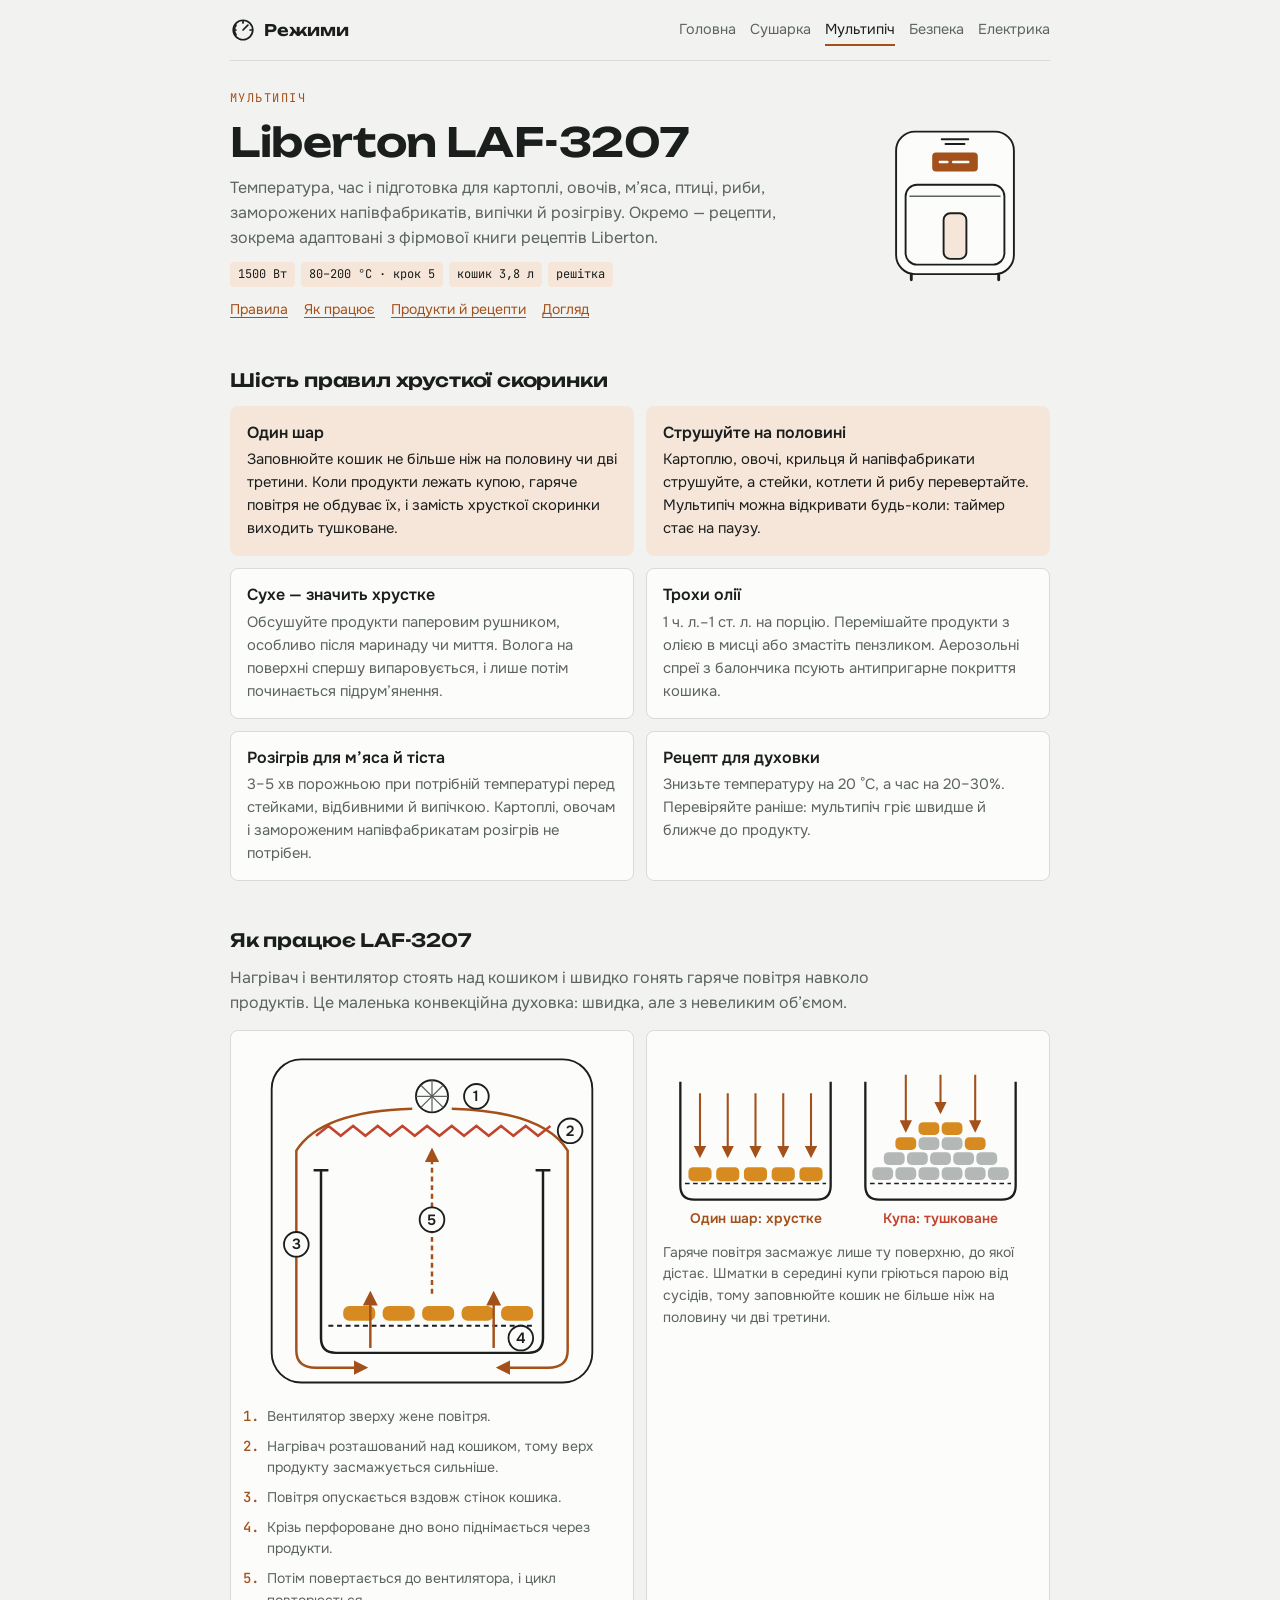
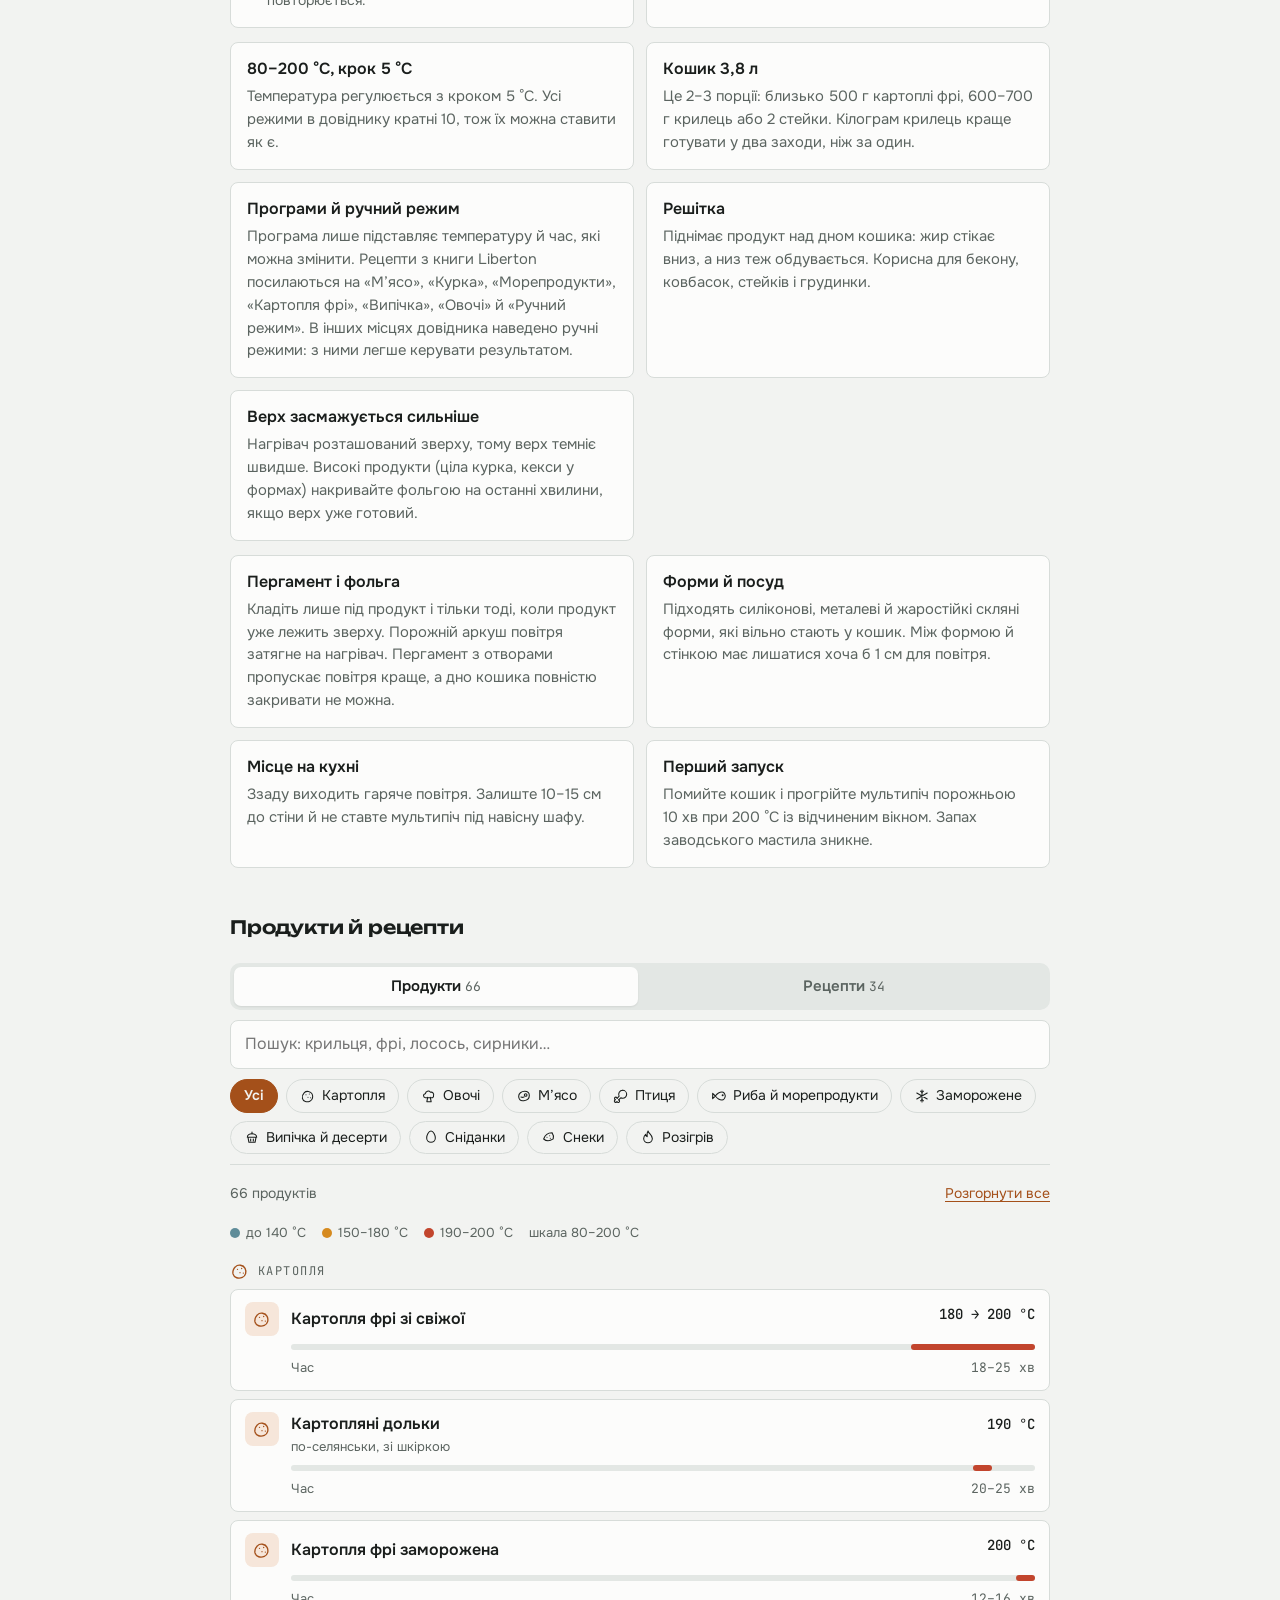
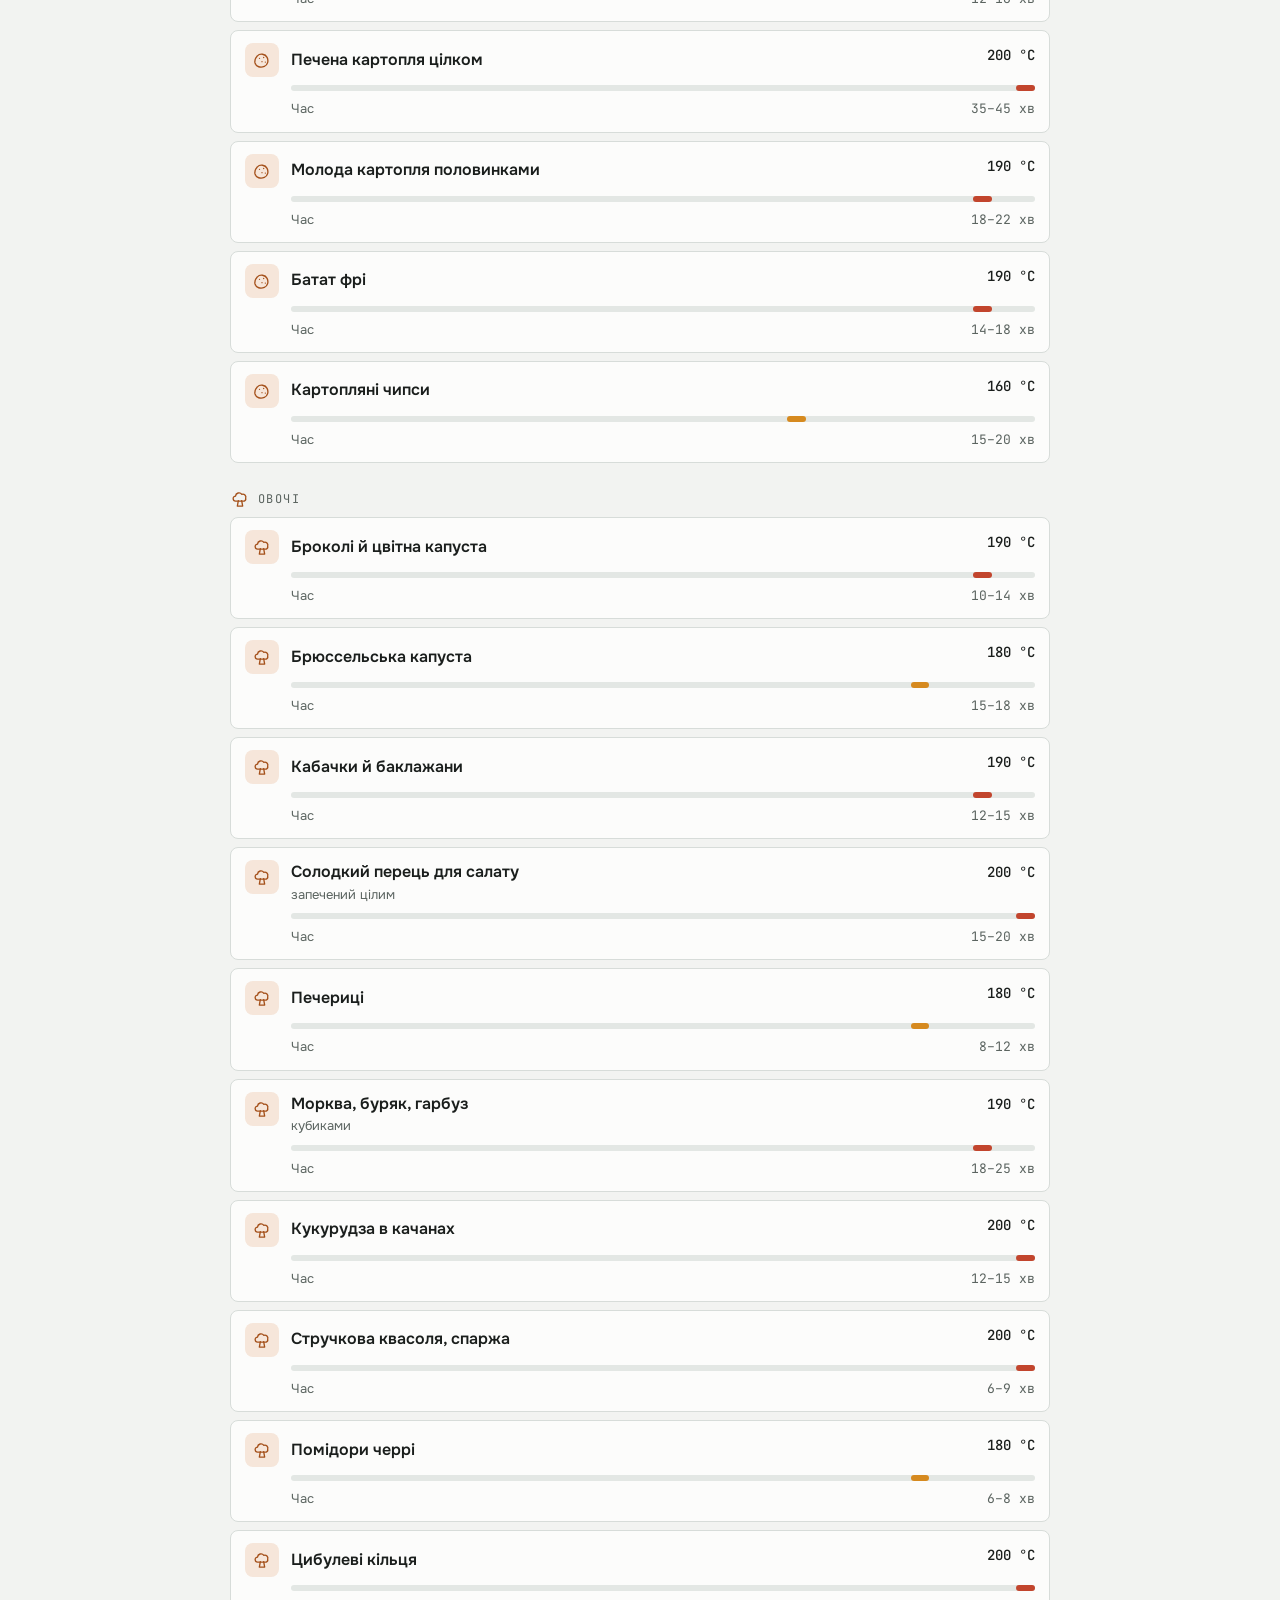
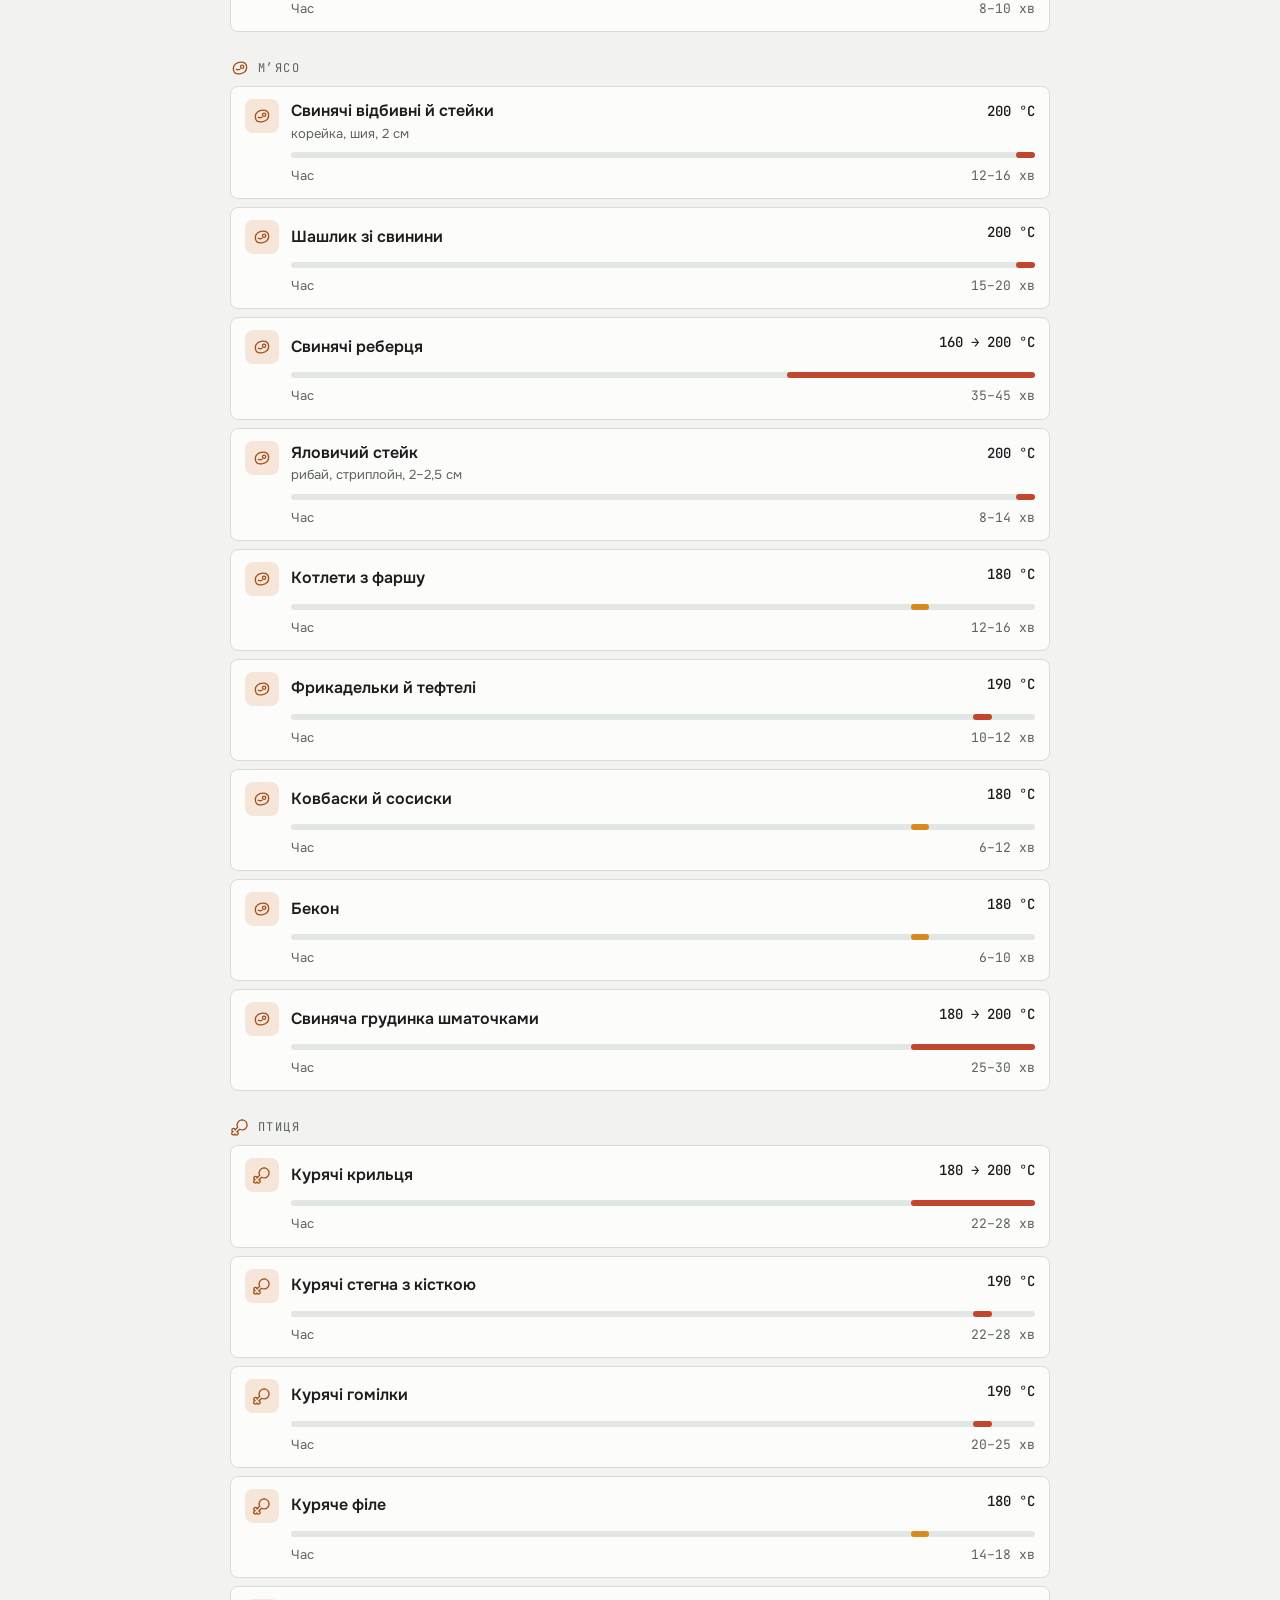
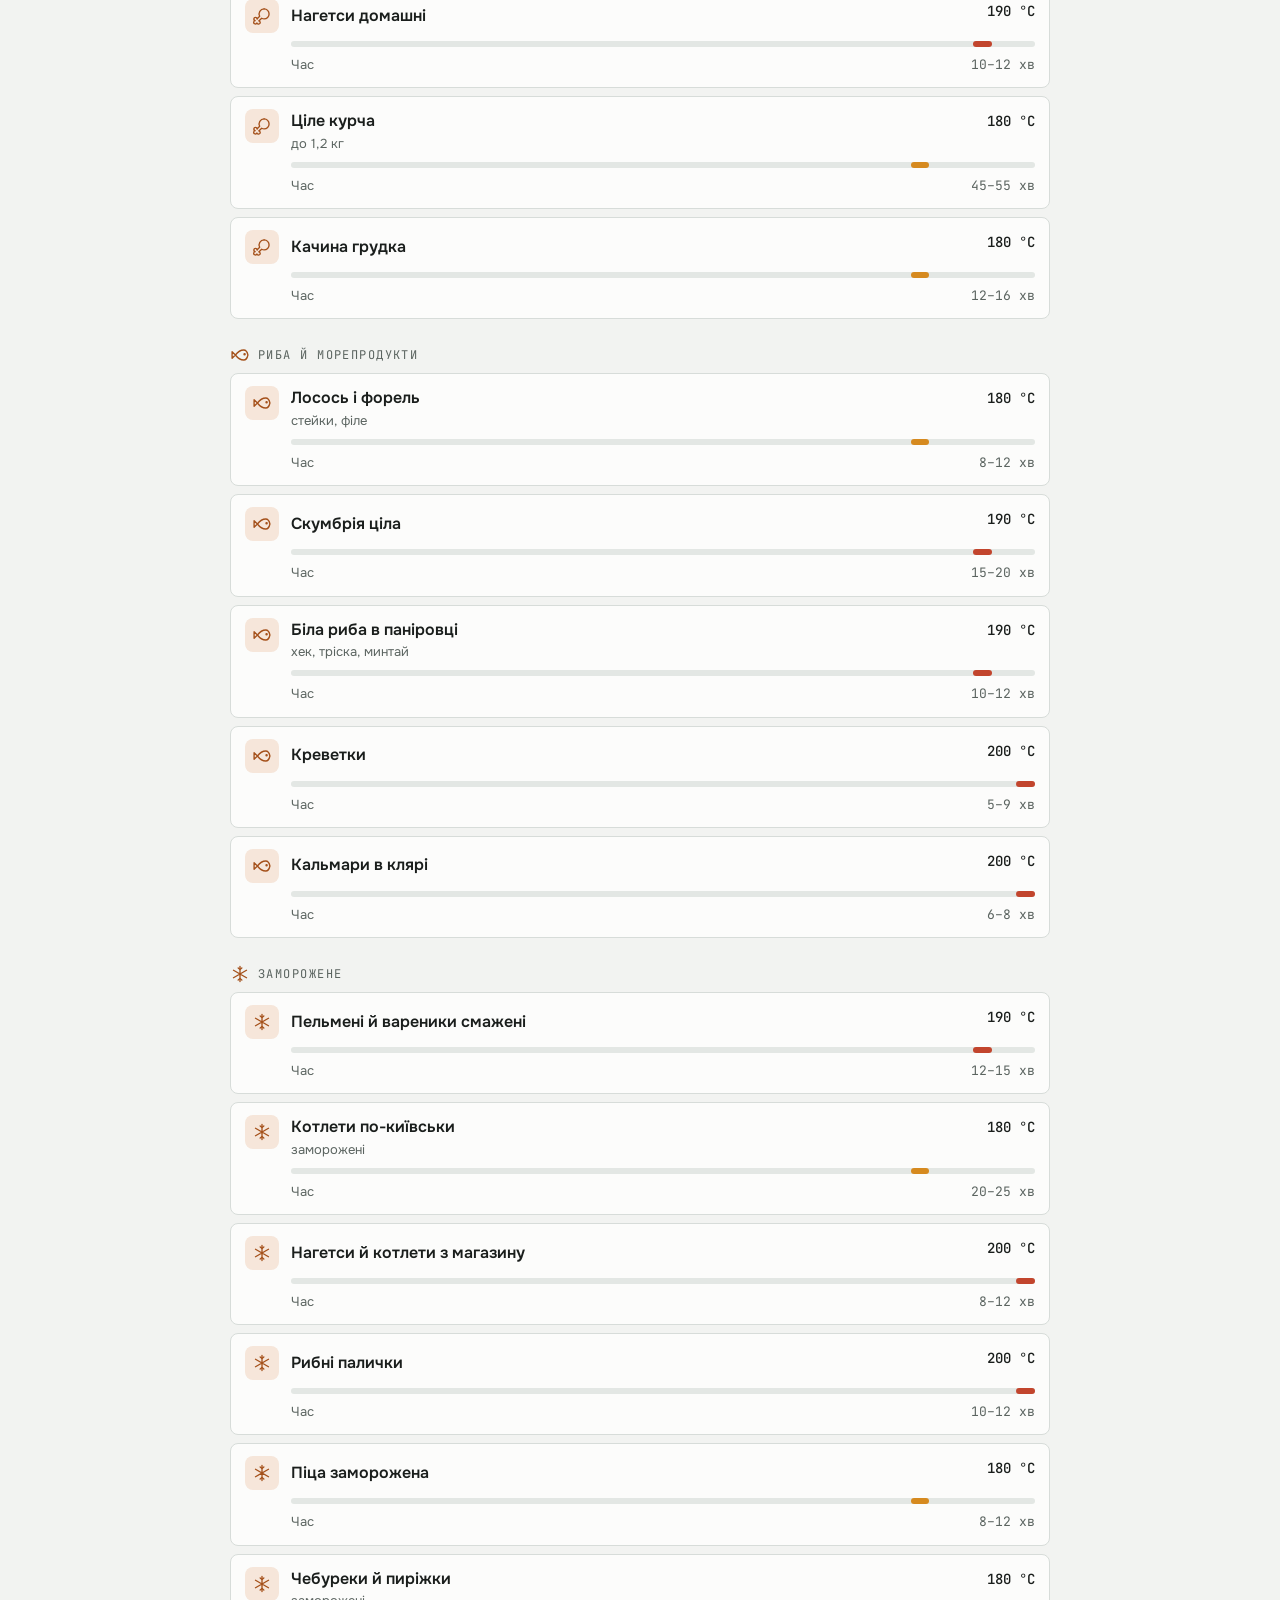
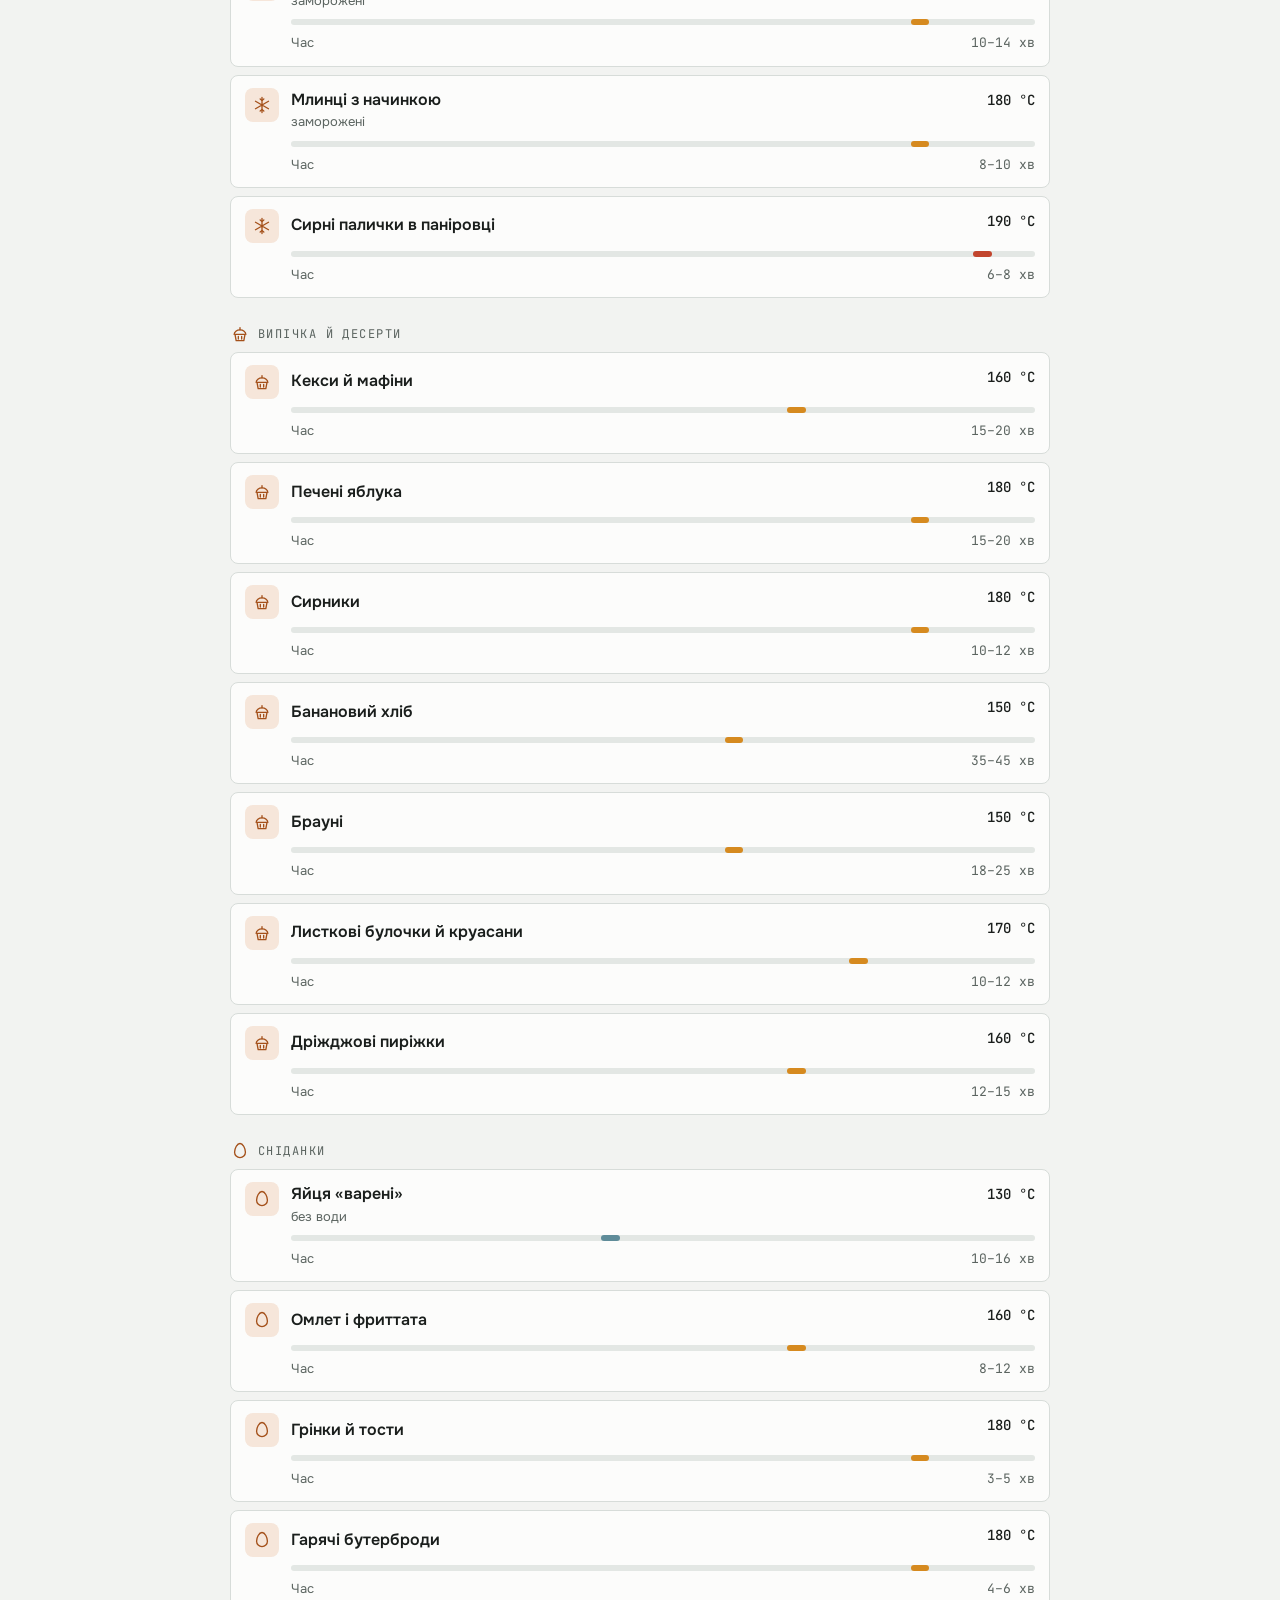
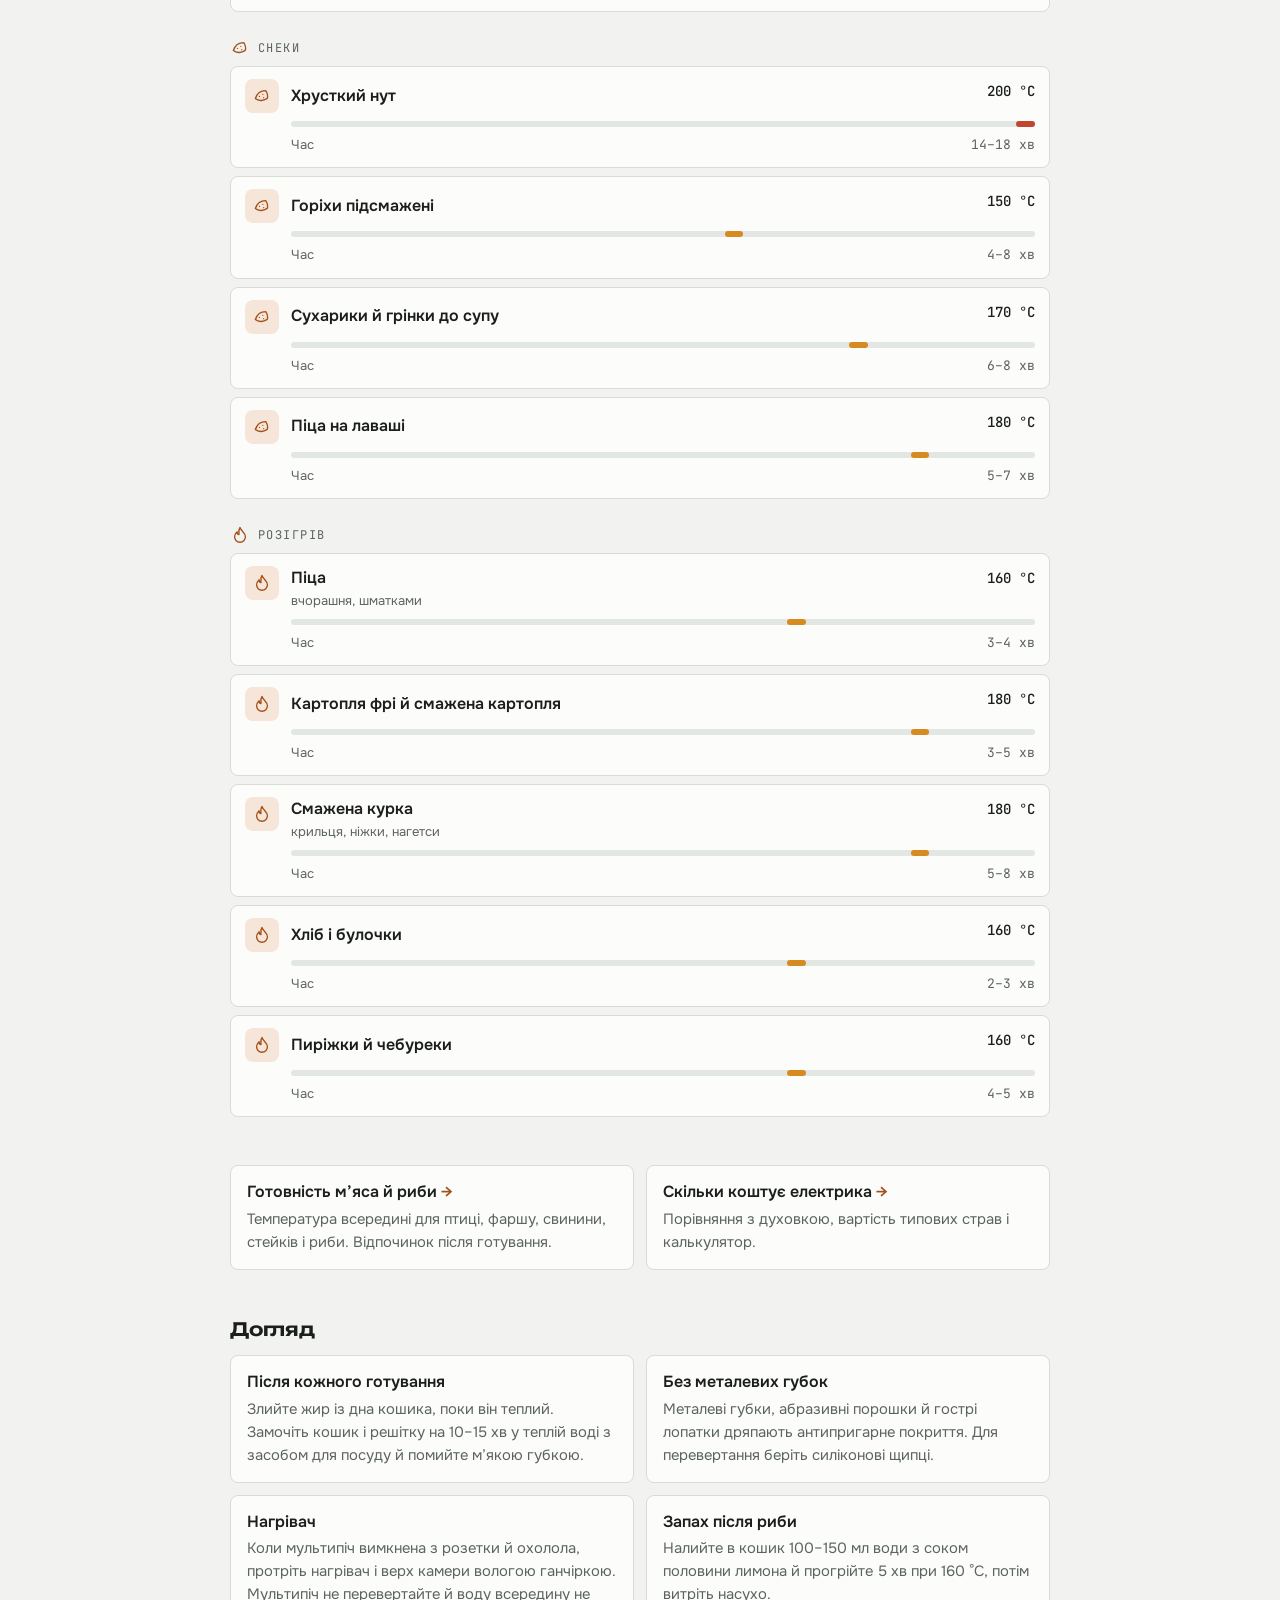
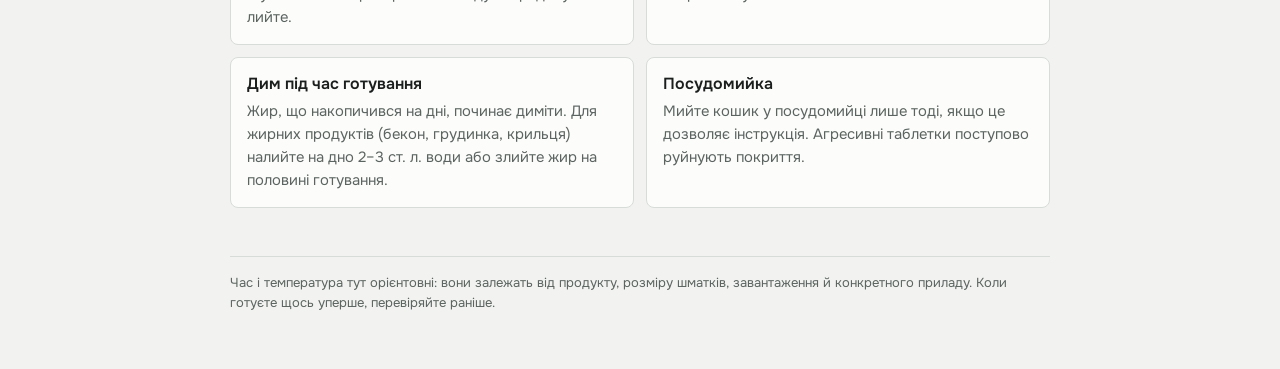
==== airfryer.html @ e97ce5f2 "Мікросайт: сушарка, мультипіч, безпека, електрика Co-Authored-By: Claude Opus 5.5 <noreply@anthropic" ====
<!doctype html>
<html lang="uk">
<head>
<meta charset="utf-8">
<meta name="viewport" content="width=device-width, initial-scale=1, viewport-fit=cover">
<title>Мультипіч Liberton LAF-3207 · Режими</title>
<meta name="description" content="Режими, підготовка й рецепти для мультипечі Liberton LAF-3207.">
<link rel="icon" href="data:image/svg+xml,%3Csvg xmlns='http://www.w3.org/2000/svg' viewBox='0 0 24 24' fill='none' stroke='%2333605a' stroke-width='2' stroke-linecap='round'%3E%3Ccircle cx='12' cy='12' r='9'/%3E%3Cpath d='M12 12l4.5-4.5'/%3E%3C/svg%3E">
<link rel="preconnect" href="https://fonts.googleapis.com"><link rel="preconnect" href="https://fonts.gstatic.com" crossorigin><link href="https://fonts.googleapis.com/css2?family=Onest:wght@400;500;600&family=Unbounded:wght@500;600&family=JetBrains+Mono:wght@400;500&display=swap" rel="stylesheet">
<link rel="stylesheet" href="assets/style.css">
<style>html{padding-top:env(safe-area-inset-top,0px);padding-bottom:env(safe-area-inset-bottom,0px)}</style>
</head>
<body data-device="air" data-dataset="airfryer">
<script src="assets/icons.js"></script>
<nav class="site-nav" aria-label="Сайт"><a class="brand" href="index.html"><svg class="ico" aria-hidden="true"><use href="#i-logo"/></svg>Режими</a><div class="nav-links"><a href="index.html">Головна</a><a href="dehydrator.html">Сушарка</a><a href="airfryer.html" aria-current="page">Мультипіч</a><a href="safety.html">Безпека</a><a href="power.html">Електрика</a></div></nav>
<main class="wrap">
  <header class="hero">
    <div class="hero-text">
      <span class="eyebrow">Мультипіч</span>
      <h1>Liberton LAF-3207</h1>
      <p class="lead">Температура, час і підготовка для картоплі, овочів, м’яса, птиці, риби, заморожених напівфабрикатів, випічки й розігріву. Окремо — рецепти, зокрема адаптовані з фірмової книги рецептів Liberton.</p>
      <div class="specs"><span class="spec">1500 Вт</span><span class="spec">80–200 °C · крок 5</span><span class="spec">кошик 3,8 л</span><span class="spec">решітка</span></div>
      <nav class="toc" aria-label="Розділи"><a href="#rules">Правила</a><a href="#device">Як працює</a><a href="#catalog">Продукти й рецепти</a><a href="#care">Догляд</a></nav>
    </div>
    <div class="hero-art"><svg viewBox="0 0 200 170" role="img" aria-label="Мультипіч із висувним кошиком">
  <rect x="38" y="8" width="124" height="150" rx="20" class="surf-f" stroke="currentColor" stroke-width="2"/>
  <path d="M86 16h28M90 21h20" stroke="currentColor" stroke-width="2" stroke-linecap="round"/>
  <rect x="76" y="30" width="48" height="20" rx="4" class="acc-fill"/>
  <path d="M84 40h8M98 40h16" stroke="var(--surface)" stroke-width="2.5" stroke-linecap="round"/>
  <rect x="48" y="64" width="104" height="84" rx="12" class="surf-f" stroke="currentColor" stroke-width="2"/>
  <path d="M52 76h96" stroke="currentColor" stroke-width="1.5" class="mut-s"/>
  <rect x="88" y="94" width="24" height="48" rx="7" class="soft-f" stroke="currentColor" stroke-width="2"/>
  <path d="M54 158v6M146 158v6" stroke="currentColor" stroke-width="3" stroke-linecap="round"/>
</svg></div>
  </header>
  <section class="block" id="rules" aria-labelledby="rules-h">
    <h2 id="rules-h">Шість правил хрусткої скоринки</h2>
    <div class="rules">
      <div class="rule key"><b>Один шар</b><span>Заповнюйте кошик не більше ніж на половину чи дві третини. Коли продукти лежать купою, гаряче повітря не обдуває їх, і замість хрусткої скоринки виходить тушковане.</span></div>
      <div class="rule key"><b>Струшуйте на половині</b><span>Картоплю, овочі, крильця й напівфабрикати струшуйте, а стейки, котлети й рибу перевертайте. Мультипіч можна відкривати будь-коли: таймер стає на паузу.</span></div>
      <div class="rule"><b>Сухе — значить хрустке</b><span>Обсушуйте продукти паперовим рушником, особливо після маринаду чи миття. Волога на поверхні спершу випаровується, і лише потім починається підрум’янення.</span></div>
      <div class="rule"><b>Трохи олії</b><span>1 ч. л.–1 ст. л. на порцію. Перемішайте продукти з олією в мисці або змастіть пензликом. Аерозольні спреї з балончика псують антипригарне покриття кошика.</span></div>
      <div class="rule"><b>Розігрів для м’яса й тіста</b><span>3–5 хв порожньою при потрібній температурі перед стейками, відбивними й випічкою. Картоплі, овочам і замороженим напівфабрикатам розігрів не потрібен.</span></div>
      <div class="rule"><b>Рецепт для духовки</b><span>Знизьте температуру на 20 °C, а час на 20–30%. Перевіряйте раніше: мультипіч гріє швидше й ближче до продукту.</span></div>
    </div>
  </section>
  <section class="block" id="device" aria-labelledby="dev-h">
    <h2 id="dev-h">Як працює LAF-3207</h2>
    <p>Нагрівач і вентилятор стоять над кошиком і швидко гонять гаряче повітря навколо продуктів. Це маленька конвекційна духовка: швидка, але з невеликим об’ємом.</p>
    <div class="diagrams"><figure class="diagram">
<svg viewBox="0 0 300 280" role="img" aria-label="Вентилятор над кошиком жене гаряче повітря вниз уздовж стінок і вгору крізь дно кошика"><defs><marker id="ah2" viewBox="0 0 10 10" refX="8" refY="5" markerWidth="6" markerHeight="6" orient="auto-start-reverse"><path d="M0 0L10 5L0 10z" class="acc-fill"/></marker></defs>
  <rect x="20" y="10" width="260" height="262" rx="24" class="surf-f" stroke="currentColor" stroke-width="1.5"/>
  <circle cx="150" cy="40" r="13" fill="none" stroke="currentColor" stroke-width="1.5"/>
  <path d="M150 27v26M137 40h26M141 31l18 18M159 31l-18 18" stroke="currentColor" stroke-width="1" class="mut-s"/>
  <polyline points="56,72 66,64 76,72 86,64 96,72 106,64 116,72 126,64 136,72 146,64 156,72 166,64 176,72 186,64 196,72 206,64 216,72 226,64 236,72 246,64" fill="none" class="hot-s" stroke-width="2"/>
  <path d="M60 100 V236 Q60 248 72 248 H228 Q240 248 240 236 V100" fill="none" stroke="currentColor" stroke-width="2"/>
  <path d="M54 100 H66 M234 100 H246" stroke="currentColor" stroke-width="2"/>
  <path d="M66 226 H234" stroke="currentColor" stroke-width="1.5" stroke-dasharray="4 3"/>
  <rect x="78" y="210" width="26" height="12" rx="5" class="warm-f"/><rect x="110" y="210" width="26" height="12" rx="5" class="warm-f"/><rect x="142" y="210" width="26" height="12" rx="5" class="warm-f"/><rect x="174" y="210" width="26" height="12" rx="5" class="warm-f"/><rect x="206" y="210" width="26" height="12" rx="5" class="warm-f"/>
  <path d="M134 50 Q60 52 40 84 V246 Q40 260 56 260 H96" fill="none" class="acc" stroke-width="2" marker-end="url(#ah2)"/>
  <path d="M166 50 Q240 52 260 84 V246 Q260 260 244 260 H204" fill="none" class="acc" stroke-width="2" marker-end="url(#ah2)"/>
  <path d="M100 244 V200" class="acc" stroke-width="2" marker-end="url(#ah2)"/>
  <path d="M200 244 V200" class="acc" stroke-width="2" marker-end="url(#ah2)"/>
  <path d="M150 200 V84" class="acc" stroke-width="2" stroke-dasharray="4 3" marker-end="url(#ah2)"/>
  <g><circle cx="186" cy="40" r="10" class="surf-f" stroke="currentColor" stroke-width="1.5"/><text x="186" y="44" text-anchor="middle" style="font-size:12px;font-weight:600">1</text></g><g><circle cx="262" cy="68" r="10" class="surf-f" stroke="currentColor" stroke-width="1.5"/><text x="262" y="72" text-anchor="middle" style="font-size:12px;font-weight:600">2</text></g><g><circle cx="40" cy="160" r="10" class="surf-f" stroke="currentColor" stroke-width="1.5"/><text x="40" y="164" text-anchor="middle" style="font-size:12px;font-weight:600">3</text></g><g><circle cx="222" cy="236" r="10" class="surf-f" stroke="currentColor" stroke-width="1.5"/><text x="222" y="240" text-anchor="middle" style="font-size:12px;font-weight:600">4</text></g><g><circle cx="150" cy="140" r="10" class="surf-f" stroke="currentColor" stroke-width="1.5"/><text x="150" y="144" text-anchor="middle" style="font-size:12px;font-weight:600">5</text></g>
</svg>
<figcaption><ol class="steps"><li>Вентилятор зверху жене повітря.</li><li>Нагрівач розташований над кошиком, тому верх продукту засмажується сильніше.</li><li>Повітря опускається вздовж стінок кошика.</li><li>Крізь перфороване дно воно піднімається через продукти.</li><li>Потім повертається до вентилятора, і цикл повторюється.</li></ol></figcaption>
</figure><figure class="diagram">
<svg viewBox="0 0 320 160" role="img" aria-label="Один шар обдувається з усіх боків, а в купі повітря доходить лише до верхніх шматків"><defs><marker id="ah3" viewBox="0 0 10 10" refX="8" refY="5" markerWidth="6" markerHeight="6" orient="auto-start-reverse"><path d="M0 0L10 5L0 10z" class="acc-fill"/></marker></defs><path d="M15 30 V120 Q15 132 27 132 H133 Q145 132 145 120 V30" fill="none" stroke="currentColor" stroke-width="2"/><path d="M19 118 H141" stroke="currentColor" stroke-width="1.2" stroke-dasharray="4 3"/><rect x="22" y="104" width="20" height="12" rx="4" class="warm-f"/><rect x="46" y="104" width="20" height="12" rx="4" class="warm-f"/><rect x="70" y="104" width="20" height="12" rx="4" class="warm-f"/><rect x="94" y="104" width="20" height="12" rx="4" class="warm-f"/><rect x="118" y="104" width="20" height="12" rx="4" class="warm-f"/><path d="M32 40 V94" class="acc" stroke-width="1.8" marker-end="url(#ah3)"/><path d="M56 40 V94" class="acc" stroke-width="1.8" marker-end="url(#ah3)"/><path d="M80 40 V94" class="acc" stroke-width="1.8" marker-end="url(#ah3)"/><path d="M104 40 V94" class="acc" stroke-width="1.8" marker-end="url(#ah3)"/><path d="M128 40 V94" class="acc" stroke-width="1.8" marker-end="url(#ah3)"/><path d="M175 30 V120 Q175 132 187 132 H293 Q305 132 305 120 V30" fill="none" stroke="currentColor" stroke-width="2"/><path d="M179 118 H301" stroke="currentColor" stroke-width="1.2" stroke-dasharray="4 3"/><rect x="181" y="104" width="18" height="11" rx="4" class="mut" opacity=".45"/><rect x="201" y="104" width="18" height="11" rx="4" class="mut" opacity=".45"/><rect x="221" y="104" width="18" height="11" rx="4" class="mut" opacity=".45"/><rect x="241" y="104" width="18" height="11" rx="4" class="mut" opacity=".45"/><rect x="261" y="104" width="18" height="11" rx="4" class="mut" opacity=".45"/><rect x="281" y="104" width="18" height="11" rx="4" class="mut" opacity=".45"/><rect x="191" y="91" width="18" height="11" rx="4" class="mut" opacity=".45"/><rect x="211" y="91" width="18" height="11" rx="4" class="mut" opacity=".45"/><rect x="231" y="91" width="18" height="11" rx="4" class="mut" opacity=".45"/><rect x="251" y="91" width="18" height="11" rx="4" class="mut" opacity=".45"/><rect x="271" y="91" width="18" height="11" rx="4" class="mut" opacity=".45"/><rect x="201" y="78" width="18" height="11" rx="4" class="warm-f" opacity="1"/><rect x="221" y="78" width="18" height="11" rx="4" class="mut" opacity=".45"/><rect x="241" y="78" width="18" height="11" rx="4" class="mut" opacity=".45"/><rect x="261" y="78" width="18" height="11" rx="4" class="warm-f" opacity="1"/><rect x="221" y="65" width="18" height="11" rx="4" class="warm-f" opacity="1"/><rect x="241" y="65" width="18" height="11" rx="4" class="warm-f" opacity="1"/><path d="M210 24 V72" class="acc" stroke-width="1.8" marker-end="url(#ah3)"/><path d="M240 24 V56" class="acc" stroke-width="1.8" marker-end="url(#ah3)"/><path d="M270 24 V72" class="acc" stroke-width="1.8" marker-end="url(#ah3)"/>
  <text x="80" y="152" text-anchor="middle" class="acc-fill" style="font-weight:600">Один шар: хрустке</text>
  <text x="240" y="152" text-anchor="middle" class="hot-f" style="font-weight:600">Купа: тушковане</text>
</svg>
<figcaption>Гаряче повітря засмажує лише ту поверхню, до якої дістає. Шматки в середині купи гріються парою від сусідів, тому заповнюйте кошик не більше ніж на половину чи дві третини.</figcaption>
</figure></div>
    <div class="cards">
      <div class="card"><b>80–200 °C, крок 5 °C</b><span>Температура регулюється з кроком 5 °C. Усі режими в довіднику кратні 10, тож їх можна ставити як є.</span></div>
      <div class="card"><b>Кошик 3,8 л</b><span>Це 2–3 порції: близько 500 г картоплі фрі, 600–700 г крилець або 2 стейки. Кілограм крилець краще готувати у два заходи, ніж за один.</span></div>
      <div class="card"><b>Програми й ручний режим</b><span>Програма лише підставляє температуру й час, які можна змінити. Рецепти з книги Liberton посилаються на «М’ясо», «Курка», «Морепродукти», «Картопля фрі», «Випічка», «Овочі» й «Ручний режим». В інших місцях довідника наведено ручні режими: з ними легше керувати результатом.</span></div>
      <div class="card"><b>Решітка</b><span>Піднімає продукт над дном кошика: жир стікає вниз, а низ теж обдувається. Корисна для бекону, ковбасок, стейків і грудинки.</span></div>
      <div class="card"><b>Верх засмажується сильніше</b><span>Нагрівач розташований зверху, тому верх темніє швидше. Високі продукти (ціла курка, кекси у формах) накривайте фольгою на останні хвилини, якщо верх уже готовий.</span></div>
    </div>
    <div class="cards">
      <div class="card"><b>Пергамент і фольга</b><span>Кладіть лише під продукт і тільки тоді, коли продукт уже лежить зверху. Порожній аркуш повітря затягне на нагрівач. Пергамент з отворами пропускає повітря краще, а дно кошика повністю закривати не можна.</span></div>
      <div class="card"><b>Форми й посуд</b><span>Підходять силіконові, металеві й жаростійкі скляні форми, які вільно стають у кошик. Між формою й стінкою має лишатися хоча б 1 см для повітря.</span></div>
      <div class="card"><b>Місце на кухні</b><span>Ззаду виходить гаряче повітря. Залиште 10–15 см до стіни й не ставте мультипіч під навісну шафу.</span></div>
      <div class="card"><b>Перший запуск</b><span>Помийте кошик і прогрійте мультипіч порожньою 10 хв при 200 °C із відчиненим вікном. Запах заводського мастила зникне.</span></div>
    </div>
  </section>
  <section class="block" id="catalog" aria-label="Продукти й рецепти">
    <h2>Продукти й рецепти</h2>
    <div class="tools">
      <div class="tabs" role="tablist">
        <button class="tab" id="tab-p" role="tab" type="button" aria-selected="true" data-tab="p">Продукти<span class="n" id="n-p"></span></button>
        <button class="tab" id="tab-r" role="tab" type="button" aria-selected="false" data-tab="r">Рецепти<span class="n" id="n-r"></span></button>
      </div>
      <input id="q" class="search" type="search" placeholder="Пошук: крильця, фрі, лосось, сирники…" autocomplete="off" aria-label="Пошук">
      <div class="chips" id="chips" role="group" aria-label="Категорії"></div>
    </div>
    <div class="meta"><span id="count"></span><button class="link-btn" id="toggleAll" type="button">Розгорнути все</button></div>
    <div class="legend" id="legend" aria-hidden="true"><span><i style="background:var(--cool)"></i>до 140 °C</span><span><i style="background:var(--warm)"></i>150–180 °C</span><span><i style="background:var(--hot)"></i>190–200 °C</span><span>шкала 80–200 °C</span></div>
    <div class="list" id="list"></div>
  </section>
  <section class="block" aria-label="Пов’язані сторінки">
    <div class="cards">
      <a class="card link-card" href="safety.html#doneness"><b>Готовність м’яса й риби</b><span>Температура всередині для птиці, фаршу, свинини, стейків і риби. Відпочинок після готування.</span></a>
      <a class="card link-card" href="power.html"><b>Скільки коштує електрика</b><span>Порівняння з духовкою, вартість типових страв і калькулятор.</span></a>
    </div>
  </section>
  <section class="block" id="care" aria-labelledby="care-h">
    <h2 id="care-h">Догляд</h2>
    <div class="cards">
      <div class="card"><b>Після кожного готування</b><span>Злийте жир із дна кошика, поки він теплий. Замочіть кошик і решітку на 10–15 хв у теплій воді з засобом для посуду й помийте м’якою губкою.</span></div>
      <div class="card"><b>Без металевих губок</b><span>Металеві губки, абразивні порошки й гострі лопатки дряпають антипригарне покриття. Для перевертання беріть силіконові щипці.</span></div>
      <div class="card"><b>Нагрівач</b><span>Коли мультипіч вимкнена з розетки й охолола, протріть нагрівач і верх камери вологою ганчіркою. Мультипіч не перевертайте й воду всередину не лийте.</span></div>
      <div class="card"><b>Запах після риби</b><span>Налийте в кошик 100–150 мл води з соком половини лимона й прогрійте 5 хв при 160 °C, потім витріть насухо.</span></div>
      <div class="card"><b>Дим під час готування</b><span>Жир, що накопичився на дні, починає диміти. Для жирних продуктів (бекон, грудинка, крильця) налийте на дно 2–3 ст. л. води або злийте жир на половині готування.</span></div>
      <div class="card"><b>Посудомийка</b><span>Мийте кошик у посудомийці лише тоді, якщо це дозволяє інструкція. Агресивні таблетки поступово руйнують покриття.</span></div>
    </div>
  </section>
  <footer>Час і температура тут орієнтовні: вони залежать від продукту, розміру шматків, завантаження й конкретного приладу. Коли готуєте щось уперше, перевіряйте раніше.</footer>
</main>
<script src="data/airfryer.js"></script>
<script src="assets/catalog.js"></script>
</body>
</html>
---- assets/style.css ----
/* Режими — спільні стилі.
   Layout: одна колонка до 820px; шапка з навігацією; сторінка приладу = герой з ілюстрацією → розділи → каталог.
   Кожен прилад має власний акцент через data-device на <body>. */
:root {
  --bg: #f2f3f1;
  --surface: #fcfcfb;
  --fg: #1a1e1c;
  --muted: #5b6460;
  --line: #d7dcd9;
  --track: #e3e7e4;
  --accent: #33605a;
  --accent-soft: #dde9e6;
  --cool: #5f8c99;
  --warm: #d68a1f;
  --hot: #c2452d;
  --warn-bg: #fbeee9;
  --dry: #0d6b62;
  --dry-soft: #d9ece8;
  --air: #a4501a;
  --air-soft: #f6e6da;
  --font-display: "Unbounded", "Onest", system-ui, sans-serif;
  --font-body: "Onest", system-ui, -apple-system, "Segoe UI", sans-serif;
  --font-mono: "JetBrains Mono", ui-monospace, "SF Mono", Menlo, monospace;
}
@media (prefers-color-scheme: dark) {
  :root:not([data-theme="light"]) {
    --bg: #121615; --surface: #1a201e; --fg: #e6ebe8; --muted: #9aa6a1; --line: #2d3733; --track: #26302c;
    --accent: #8cc7bd; --accent-soft: #1f3330; --cool: #7fb0bd; --warm: #e0a040; --hot: #e2705a; --warn-bg: #2d1e1a;
    --dry: #5fc4b8; --dry-soft: #1d3a36; --air: #ef9d5f; --air-soft: #3a2619;
    color-scheme: dark;
  }
}
:root[data-theme="dark"] {
  --bg: #121615; --surface: #1a201e; --fg: #e6ebe8; --muted: #9aa6a1; --line: #2d3733; --track: #26302c;
  --accent: #8cc7bd; --accent-soft: #1f3330; --cool: #7fb0bd; --warm: #e0a040; --hot: #e2705a; --warn-bg: #2d1e1a;
  --dry: #5fc4b8; --dry-soft: #1d3a36; --air: #ef9d5f; --air-soft: #3a2619;
  color-scheme: dark;
}
body[data-device="dry"] { --accent: var(--dry); --accent-soft: var(--dry-soft); }
body[data-device="air"] { --accent: var(--air); --accent-soft: var(--air-soft); }

* { box-sizing: border-box; }
[hidden] { display: none !important; }
html { scroll-behavior: smooth; }
@media (prefers-reduced-motion: reduce) { html { scroll-behavior: auto; } }
body { margin: 0; background: var(--bg); color: var(--fg); font-family: var(--font-body); font-size: 16px; line-height: 1.55; padding-inline: 16px; padding-block: 0 56px; }
.wrap { max-width: 820px; margin-inline: auto; display: flex; flex-direction: column; gap: 48px; }
h1, h2, h3 { font-family: var(--font-display); font-weight: 600; text-wrap: balance; margin: 0; letter-spacing: -0.01em; }
h1 { font-size: clamp(1.7rem, 6vw, 2.5rem); line-height: 1.1; }
h2 { font-size: 1.15rem; line-height: 1.25; }
h3 { font-size: 1rem; line-height: 1.3; }
p { margin: 0; }
a { color: var(--accent); text-underline-offset: 3px; }
a:focus-visible, button:focus-visible, summary:focus-visible, input:focus-visible, select:focus-visible { outline: 2px solid var(--accent); outline-offset: 2px; }
.eyebrow { font-family: var(--font-mono); font-size: 0.75rem; text-transform: uppercase; letter-spacing: 0.12em; color: var(--accent); }
.muted { color: var(--muted); }

/* навігація */
.site-nav { max-width: 820px; margin-inline: auto; display: flex; align-items: center; gap: 8px 18px; flex-wrap: wrap; padding-block: 14px; border-bottom: 1px solid var(--line); margin-bottom: 28px; }
.brand { display: inline-flex; align-items: center; gap: 8px; font-family: var(--font-display); font-weight: 600; font-size: 1rem; color: var(--fg); text-decoration: none; margin-right: auto; }
.brand svg { width: 26px; height: 26px; }
.nav-links { display: flex; gap: 4px 14px; flex-wrap: wrap; font-size: 0.9rem; }
.nav-links a { color: var(--muted); text-decoration: none; padding: 4px 0; border-bottom: 2px solid transparent; }
.nav-links a:hover { color: var(--fg); }
.nav-links a[aria-current="page"] { color: var(--fg); border-bottom-color: var(--accent); }

/* герой сторінки приладу */
.hero { display: grid; grid-template-columns: minmax(0, 1fr) 190px; gap: 20px; align-items: center; }
.hero-text { display: flex; flex-direction: column; gap: 12px; min-width: 0; }
.hero-art { color: var(--fg); }
.hero-art svg { width: 100%; height: auto; display: block; }
@media (max-width: 560px) { .hero { grid-template-columns: minmax(0, 1fr) 110px; gap: 12px; } }
.lead { color: var(--muted); max-width: 62ch; }
.specs { display: flex; flex-wrap: wrap; gap: 6px; }
.spec { font-family: var(--font-mono); font-size: 0.75rem; padding: 3px 8px; border-radius: 4px; background: var(--accent-soft); color: var(--fg); font-variant-numeric: tabular-nums; }
.toc { display: flex; flex-wrap: wrap; gap: 6px 16px; font-size: 0.875rem; }

/* картки й правила */
.block { display: flex; flex-direction: column; gap: 14px; scroll-margin-top: 16px; }
.block > p { color: var(--muted); max-width: 65ch; }
.rules, .cards { display: grid; grid-template-columns: repeat(auto-fit, minmax(min(100%, 300px), 1fr)); gap: 12px; }
.rule, .card { background: var(--surface); border: 1px solid var(--line); border-radius: 8px; padding: 14px 16px; display: flex; flex-direction: column; gap: 4px; min-width: 0; }
.rule b, .card b { font-weight: 600; }
.rule span, .card span { color: var(--muted); font-size: 0.925rem; }
.rule.key { background: var(--accent-soft); border-color: transparent; }
.rule.key span { color: var(--fg); }
.link-card { text-decoration: none; color: inherit; }
.link-card:hover { border-color: var(--accent); }
.link-card b::after { content: " →"; color: var(--accent); }

/* схеми */
figure.diagram { margin: 0; background: var(--surface); border: 1px solid var(--line); border-radius: 8px; padding: 16px; display: flex; flex-direction: column; gap: 10px; color: var(--fg); }
figure.diagram svg { width: 100%; height: auto; display: block; max-width: 640px; margin-inline: auto; }
figure.diagram figcaption { font-size: 0.875rem; color: var(--muted); max-width: 65ch; }
.diagrams { display: grid; grid-template-columns: repeat(auto-fit, minmax(min(100%, 340px), 1fr)); gap: 12px; }
svg .acc { stroke: var(--accent); }
svg .acc-fill { fill: var(--accent); }
svg .hot-s { stroke: var(--hot); }
svg .hot-f { fill: var(--hot); }
svg .warm-f { fill: var(--warm); }
svg .soft-f { fill: var(--accent-soft); }
svg .surf-f { fill: var(--surface); }
svg .mut { fill: var(--muted); }
svg .mut-s { stroke: var(--muted); }
svg text { font-family: var(--font-body); font-size: 12px; fill: currentColor; }
svg text.small { font-size: 11px; fill: var(--muted); }
svg text.mono { font-family: var(--font-mono); font-size: 11px; }

/* іконки */
.ico { width: 20px; height: 20px; flex: none; fill: none; stroke: currentColor; stroke-width: 1.6; stroke-linecap: round; stroke-linejoin: round; }

/* каталог */
.tools { display: flex; flex-direction: column; gap: 10px; position: sticky; top: env(safe-area-inset-top, 0px); background: var(--bg); padding-block: 10px; z-index: 5; border-bottom: 1px solid var(--line); }
.tabs { display: grid; grid-template-columns: 1fr 1fr; gap: 4px; background: var(--track); border-radius: 10px; padding: 4px; }
.tab { font: inherit; font-weight: 600; font-size: 0.9375rem; color: var(--muted); background: transparent; border: 0; border-radius: 7px; padding: 8px 10px; cursor: pointer; }
.tab[aria-selected="true"] { background: var(--surface); color: var(--fg); box-shadow: 0 1px 2px rgba(0,0,0,.08); }
.tab .n { font-family: var(--font-mono); font-weight: 400; font-size: 0.8125rem; color: var(--muted); margin-left: 4px; }
.search { width: 100%; font: inherit; color: var(--fg); background: var(--surface); border: 1px solid var(--line); border-radius: 8px; padding: 11px 14px; }
.chips { display: flex; flex-wrap: wrap; gap: 8px; }
@media (max-width: 600px) { .chips { flex-wrap: nowrap; overflow-x: auto; padding-bottom: 2px; scrollbar-width: none; } .chips::-webkit-scrollbar { display: none; } }
.chip { flex: none; display: inline-flex; align-items: center; gap: 6px; font: inherit; font-size: 0.875rem; color: var(--fg); background: transparent; border: 1px solid var(--line); border-radius: 999px; padding: 5px 13px; cursor: pointer; white-space: nowrap; }
.chip .ico { width: 16px; height: 16px; }
.chip[aria-pressed="true"] { background: var(--accent); border-color: var(--accent); color: var(--bg); font-weight: 600; }
.meta { display: flex; justify-content: space-between; align-items: center; gap: 12px; flex-wrap: wrap; font-size: 0.875rem; color: var(--muted); }
.link-btn { font: inherit; font-size: 0.875rem; color: var(--accent); background: none; border: 0; padding: 4px 0; cursor: pointer; text-decoration: underline; text-underline-offset: 3px; }
.legend { display: flex; flex-wrap: wrap; gap: 6px 16px; font-size: 0.8125rem; color: var(--muted); }
.legend i { display: inline-block; width: 10px; height: 10px; border-radius: 50%; margin-right: 6px; vertical-align: -1px; }
.list { display: flex; flex-direction: column; gap: 8px; }
.group-title { display: flex; align-items: center; gap: 8px; font-family: var(--font-mono); font-size: 0.75rem; text-transform: uppercase; letter-spacing: 0.12em; color: var(--muted); margin-top: 18px; }
.group-title .ico { color: var(--accent); }
.group-title:first-child { margin-top: 4px; }
details.item { background: var(--surface); border: 1px solid var(--line); border-radius: 8px; scroll-margin-top: 200px; }
details.item[open] { border-color: var(--accent); }
summary { list-style: none; cursor: pointer; padding: 12px 14px; display: grid; grid-template-columns: auto minmax(0, 1fr) auto; gap: 8px 12px; align-items: center; }
summary::-webkit-details-marker { display: none; }
.badge-ico { width: 34px; height: 34px; border-radius: 8px; background: var(--accent-soft); color: var(--accent); display: grid; place-items: center; align-self: start; }
.name { font-weight: 600; min-width: 0; }
.name small { display: block; font-weight: 400; color: var(--muted); font-size: 0.8125rem; }
.temp { font-family: var(--font-mono); font-size: 0.875rem; font-weight: 500; white-space: nowrap; font-variant-numeric: tabular-nums; align-self: start; padding-top: 2px; }
.bar { grid-column: 2 / -1; position: relative; height: 6px; border-radius: 3px; background: var(--track); }
.bar .fill { position: absolute; top: 0; bottom: 0; border-radius: 3px; background: var(--cool); }
.bar .fill.warm { background: var(--warm); }
.bar .fill.hot { background: var(--hot); }
.time { grid-column: 2 / -1; display: flex; justify-content: space-between; gap: 8px; font-size: 0.8125rem; color: var(--muted); }
.t { font-family: var(--font-mono); font-variant-numeric: tabular-nums; }
.src { display: inline-block; font-family: var(--font-mono); font-size: 0.6875rem; font-weight: 500; letter-spacing: 0.04em; color: var(--accent); border: 1px solid var(--accent); border-radius: 4px; padding: 0 5px; margin-left: 6px; vertical-align: 1px; }
.body { padding: 12px 14px 16px; border-top: 1px solid var(--line); display: flex; flex-direction: column; gap: 12px; }
.body dl { margin: 0; display: grid; gap: 12px; }
.body dt, .body h4 { font-family: var(--font-mono); font-size: 0.6875rem; font-weight: 500; text-transform: uppercase; letter-spacing: 0.1em; color: var(--muted); margin: 0; }
.body dd { margin: 3px 0 0; max-width: 65ch; }
.tip { background: var(--accent-soft); border-radius: 6px; padding: 10px 12px; font-size: 0.925rem; }
.tip.book { background: transparent; border: 1px dashed var(--line); }
.recs { display: flex; flex-wrap: wrap; gap: 8px; }
.rec-btn { font: inherit; font-size: 0.875rem; font-weight: 600; color: var(--accent); background: transparent; border: 1px solid var(--accent); border-radius: 6px; padding: 6px 12px; cursor: pointer; text-align: left; }
.rec-btn:hover { background: var(--accent-soft); }
.ing { margin: 4px 0 0; padding: 0; list-style: none; display: grid; gap: 2px; }
.ing li { display: grid; grid-template-columns: minmax(0, 1fr) auto; gap: 12px; padding: 5px 0; border-bottom: 1px dotted var(--line); }
.ing li .q { font-family: var(--font-mono); font-size: 0.875rem; text-align: right; white-space: nowrap; font-variant-numeric: tabular-nums; }
.steps { margin: 4px 0 0; padding-left: 1.4em; display: grid; gap: 8px; max-width: 65ch; }
.steps li::marker { font-family: var(--font-mono); color: var(--accent); font-weight: 500; }
.empty { padding: 28px 16px; text-align: center; color: var(--muted); border: 1px dashed var(--line); border-radius: 8px; }

/* таблиці */
.tbl-wrap { overflow-x: auto; border: 1px solid var(--line); border-radius: 8px; background: var(--surface); }
table { width: 100%; border-collapse: collapse; font-size: 0.925rem; min-width: 460px; }
th, td { text-align: left; padding: 9px 14px; border-bottom: 1px solid var(--line); vertical-align: top; }
th { font-family: var(--font-mono); font-size: 0.6875rem; font-weight: 500; text-transform: uppercase; letter-spacing: 0.1em; color: var(--muted); }
tr:last-child td { border-bottom: 0; }
td.num { font-family: var(--font-mono); font-variant-numeric: tabular-nums; white-space: nowrap; }
.tbl-wrap h3 { padding: 12px 14px 0; }

/* калькулятор */
.calc { display: flex; flex-wrap: wrap; align-items: end; gap: 12px; background: var(--surface); border: 1px solid var(--line); border-radius: 8px; padding: 14px 16px; }
.calc label { display: flex; flex-direction: column; gap: 4px; font-size: 0.8125rem; color: var(--muted); flex: 1 1 130px; min-width: 0; }
.calc input, .calc select { font: inherit; font-size: 0.9375rem; color: var(--fg); background: var(--bg); border: 1px solid var(--line); border-radius: 6px; padding: 8px 10px; width: 100%; }
.calc output { flex: 1 1 100%; font-family: var(--font-mono); font-size: 1rem; font-variant-numeric: tabular-nums; }
.calc output b { color: var(--accent); font-weight: 500; }

.warn { background: var(--warn-bg); border: 1px solid var(--hot); border-radius: 8px; padding: 14px 16px; display: flex; flex-direction: column; gap: 8px; }
.warn > b { color: var(--hot); }
.warn ul { margin: 0; padding-left: 1.2em; display: grid; gap: 4px; }

/* головна */
.home-hero { display: flex; flex-direction: column; gap: 14px; padding-top: 8px; }
.devices { display: grid; grid-template-columns: repeat(auto-fit, minmax(min(100%, 340px), 1fr)); gap: 14px; }
.device { display: grid; grid-template-columns: 120px minmax(0, 1fr); gap: 16px; align-items: center; background: var(--surface); border: 1px solid var(--line); border-radius: 10px; padding: 18px; text-decoration: none; color: inherit; }
.device:hover { border-color: var(--accent); }
.device.dry { --accent: var(--dry); --accent-soft: var(--dry-soft); }
.device.air { --accent: var(--air); --accent-soft: var(--air-soft); }
.device svg { width: 100%; height: auto; color: var(--fg); }
.device-text { display: flex; flex-direction: column; gap: 6px; min-width: 0; }
.device-text h2 { font-size: 1.05rem; }
.device-text .go { font-weight: 600; color: var(--accent); font-size: 0.9rem; }
.counts { font-family: var(--font-mono); font-size: 0.8125rem; color: var(--muted); font-variant-numeric: tabular-nums; }
@media (max-width: 420px) { .device { grid-template-columns: 84px minmax(0, 1fr); padding: 14px; } }
.results { display: flex; flex-direction: column; gap: 6px; }
.result { display: grid; grid-template-columns: auto minmax(0, 1fr) auto; gap: 10px; align-items: center; background: var(--surface); border: 1px solid var(--line); border-radius: 8px; padding: 10px 12px; text-decoration: none; color: inherit; }
.result:hover { border-color: var(--accent); }
.result.dry { --accent: var(--dry); --accent-soft: var(--dry-soft); }
.result.air { --accent: var(--air); --accent-soft: var(--air-soft); }
.result .badge-ico { width: 30px; height: 30px; }
.result small { display: block; color: var(--muted); font-size: 0.8125rem; }
.result .where { font-size: 0.75rem; font-family: var(--font-mono); color: var(--accent); white-space: nowrap; }

footer { color: var(--muted); font-size: 0.8125rem; border-top: 1px solid var(--line); padding-top: 16px; }
@media (prefers-reduced-motion: no-preference) { .chip, .tab, details.item, .device, .result { transition: border-color .15s, background .15s; } }
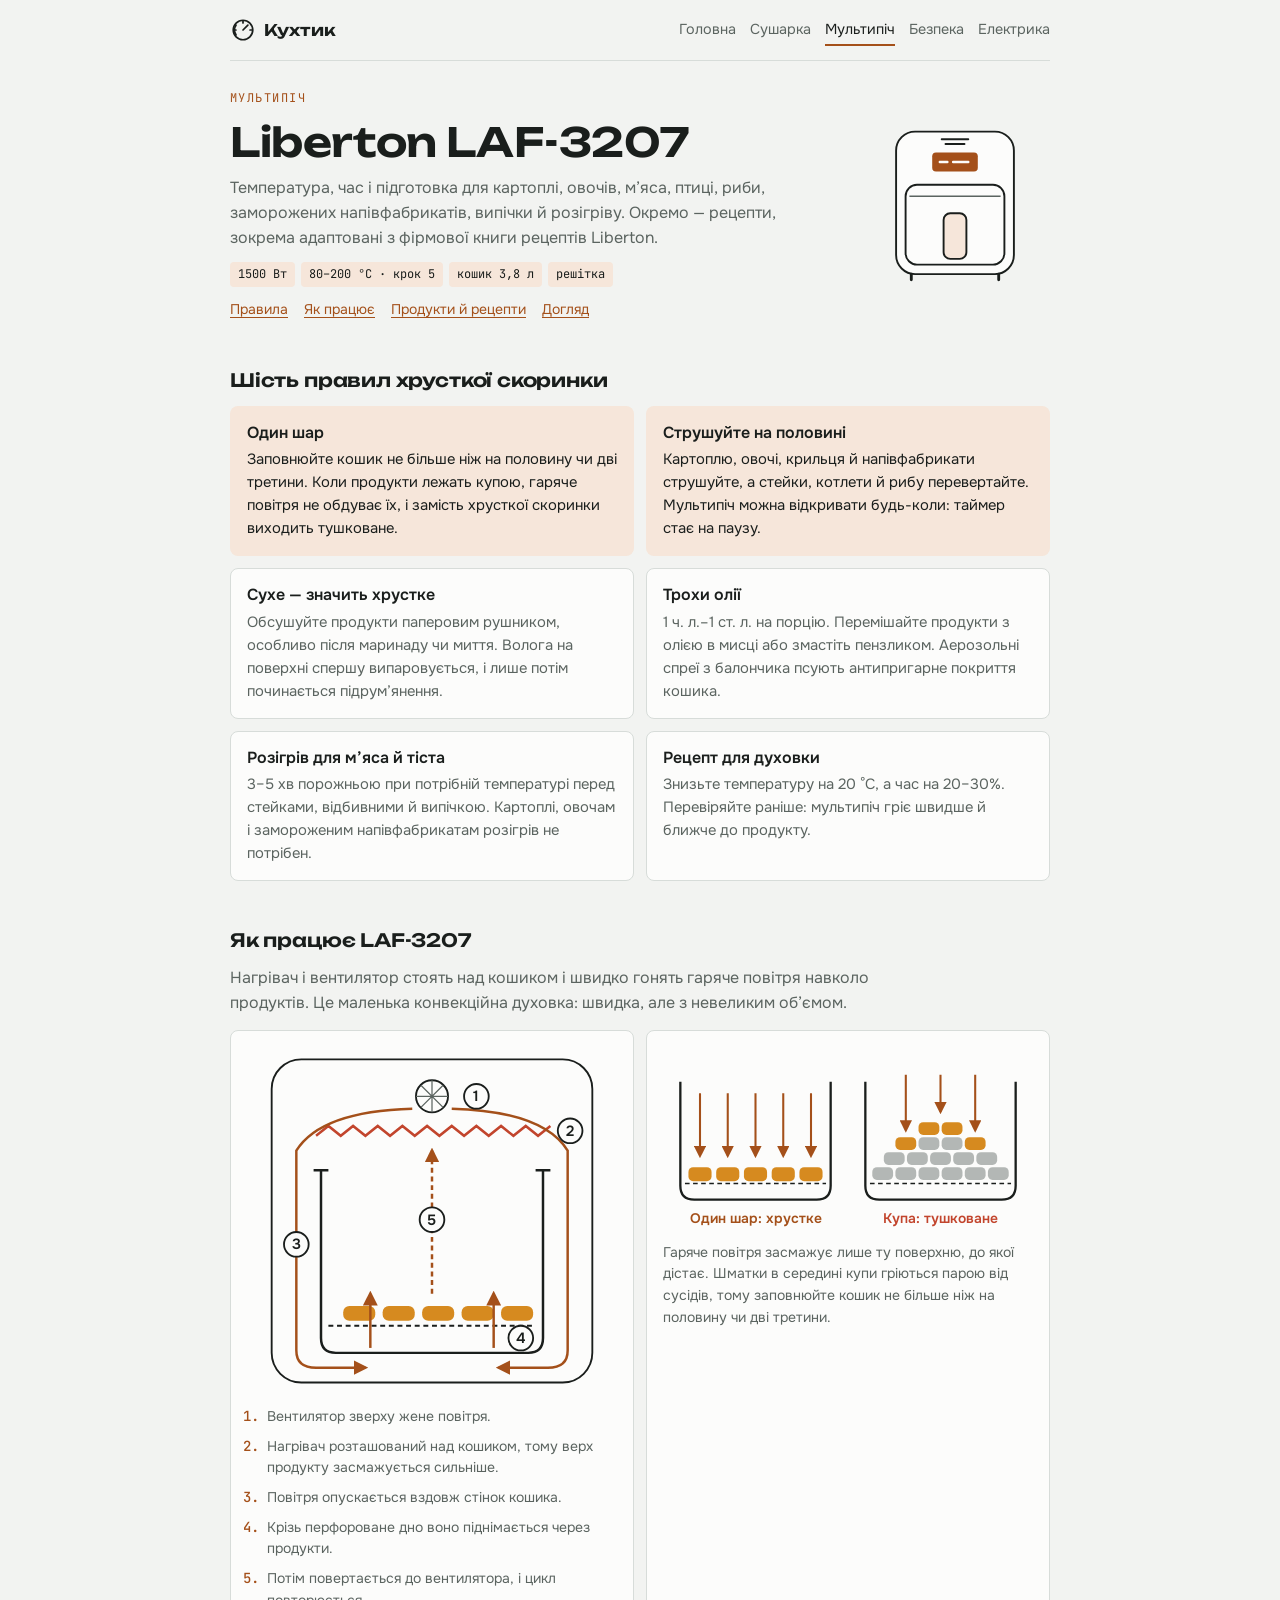
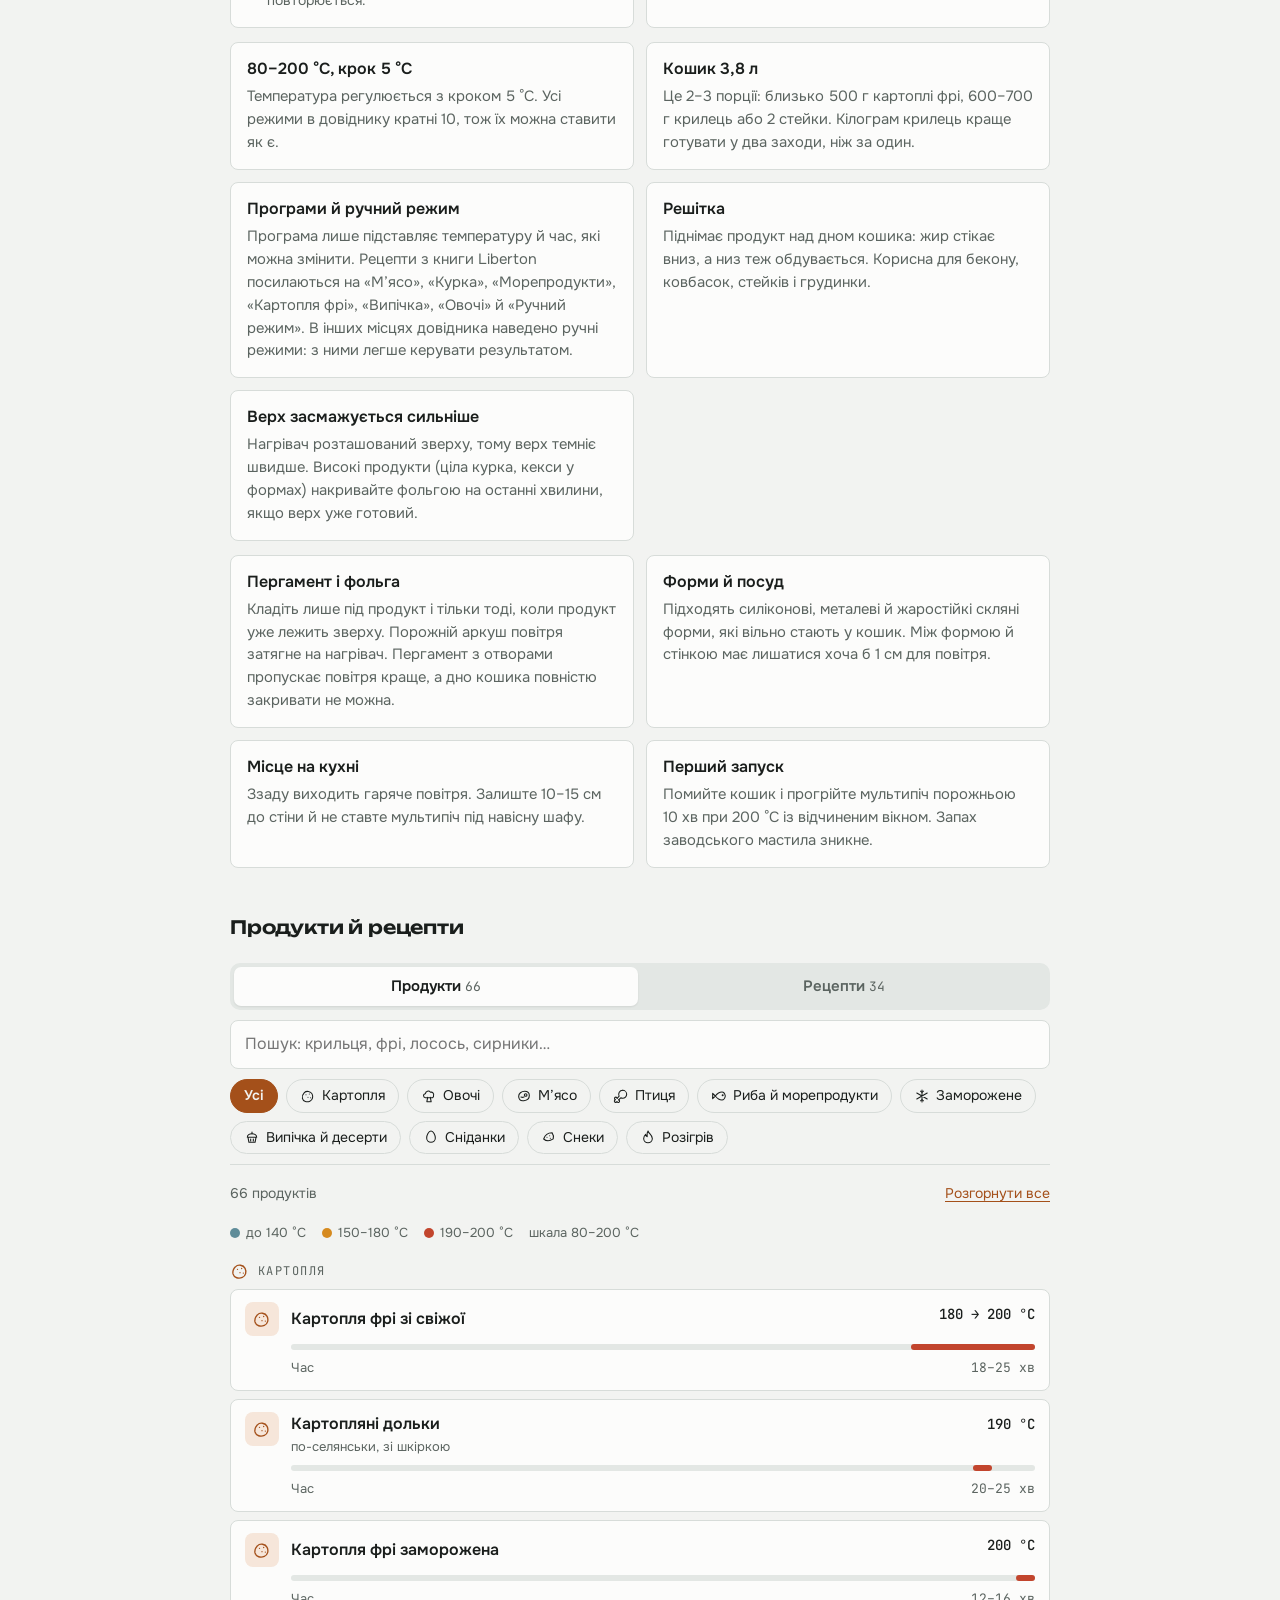
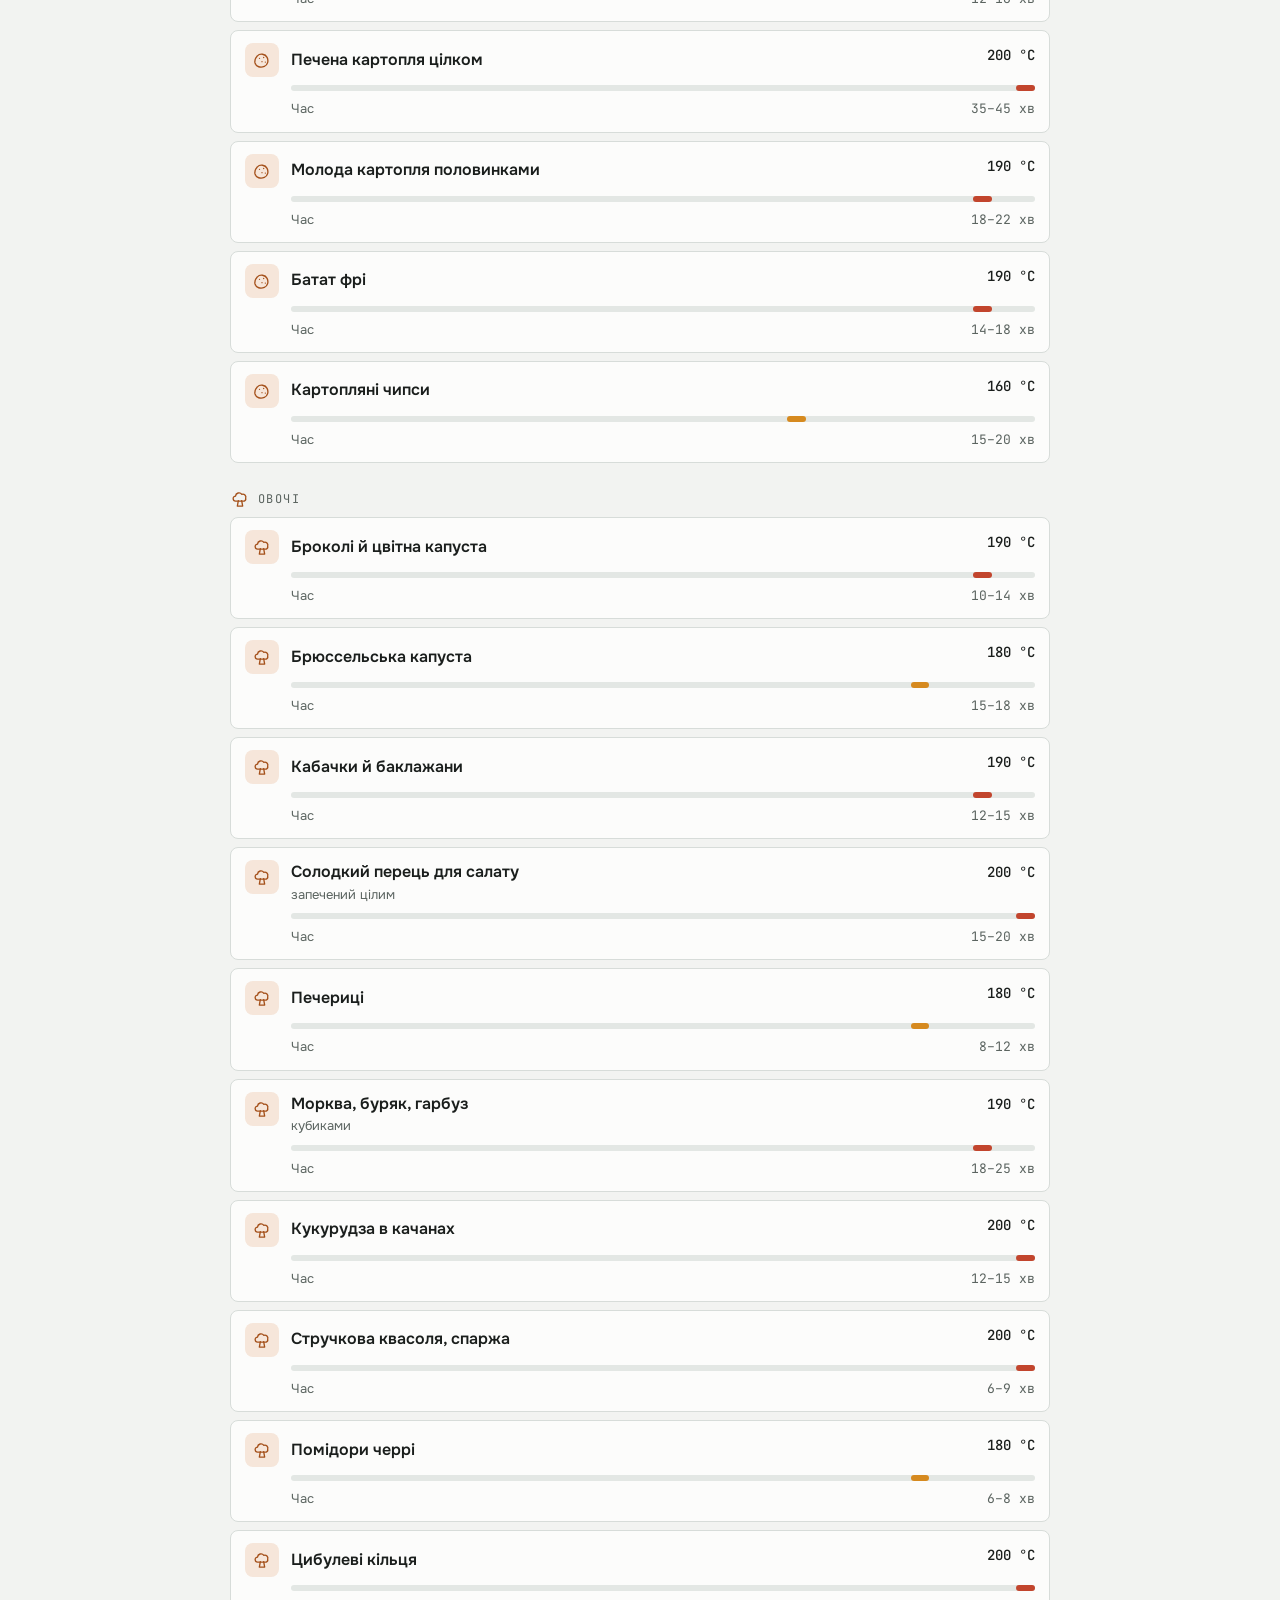
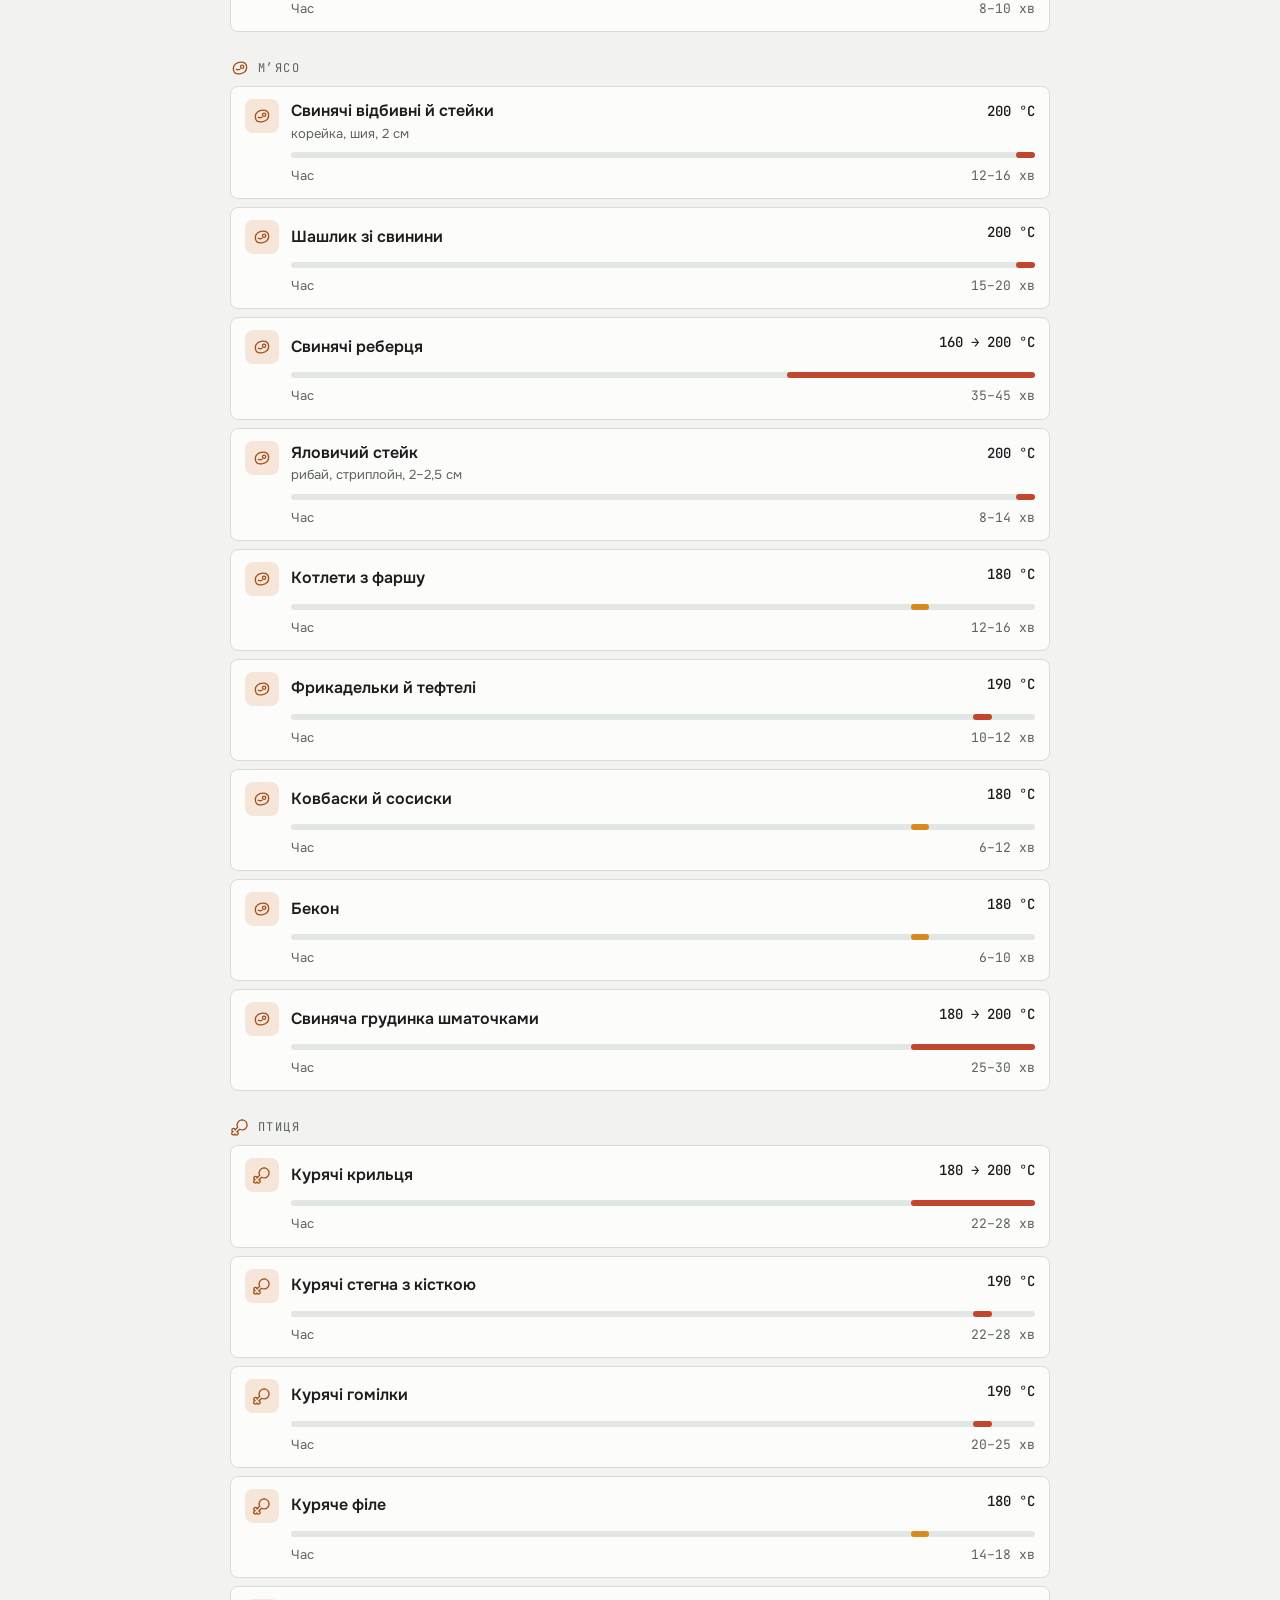
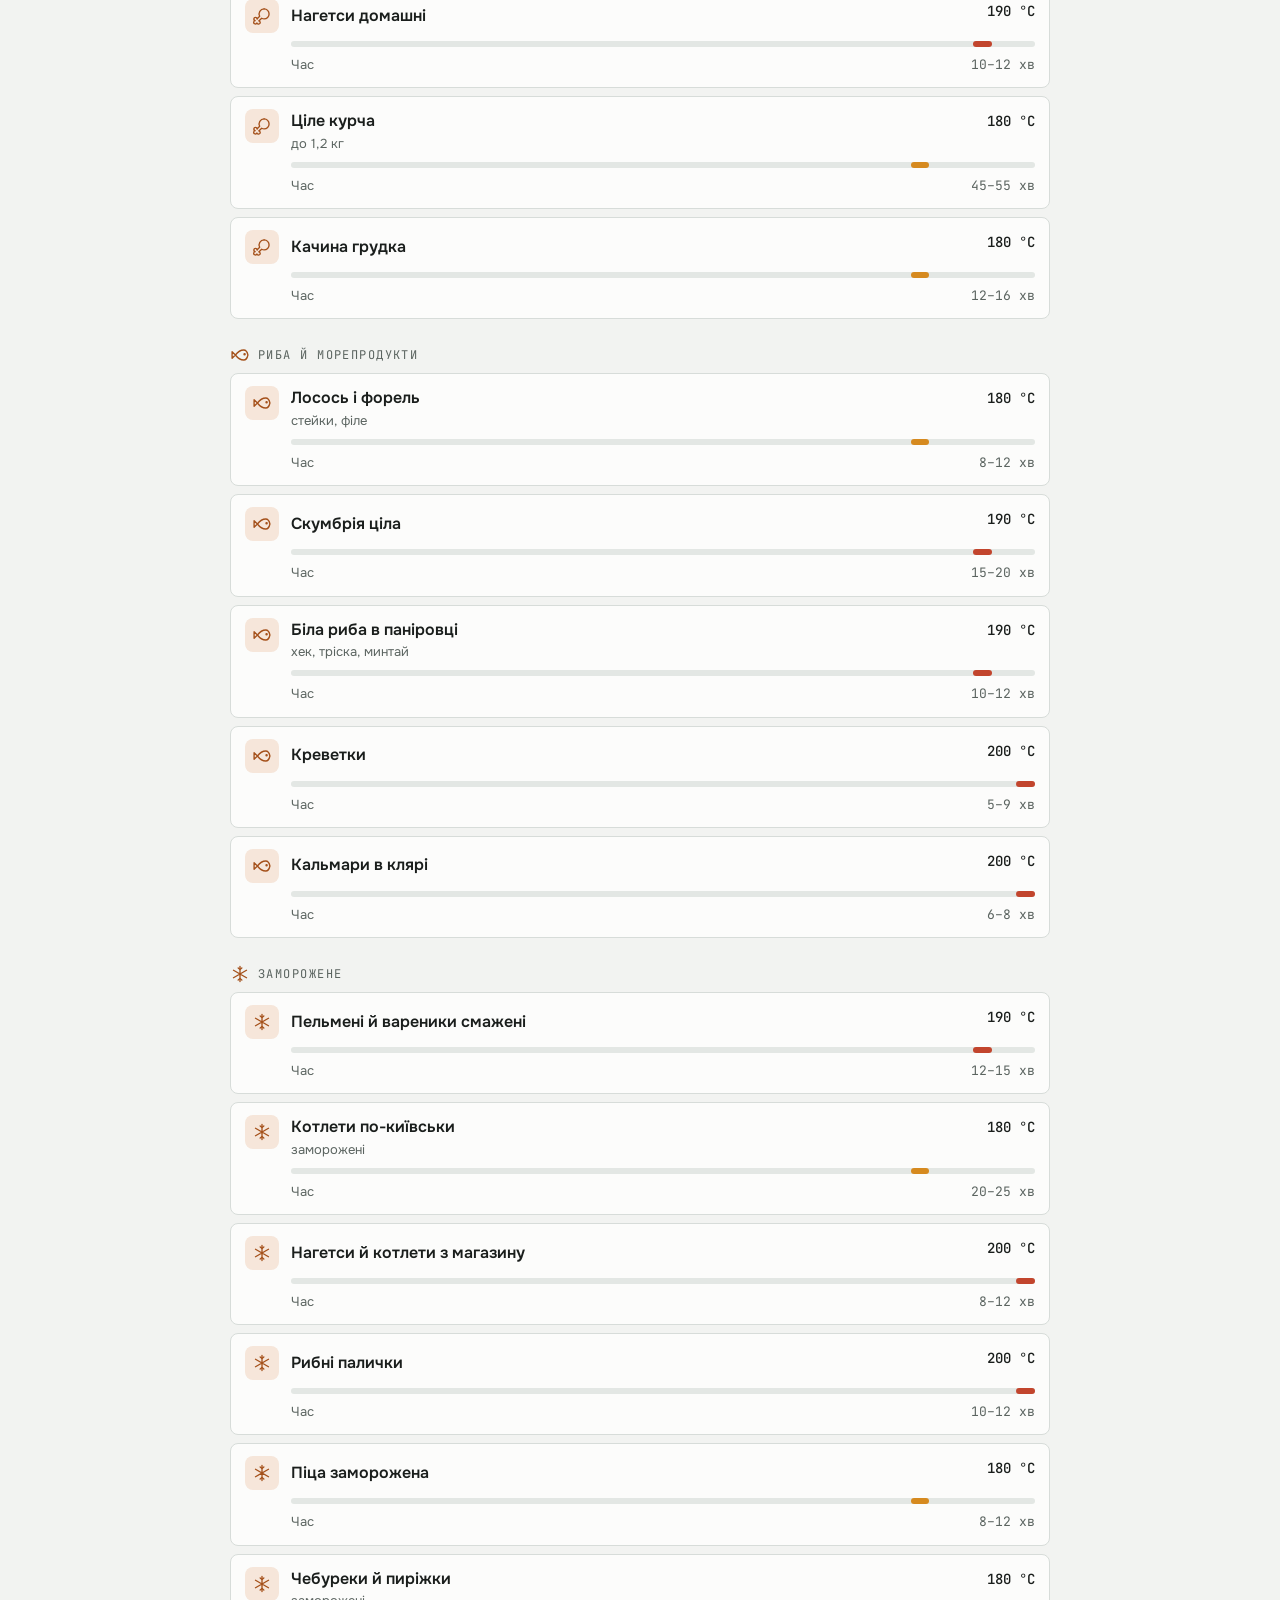
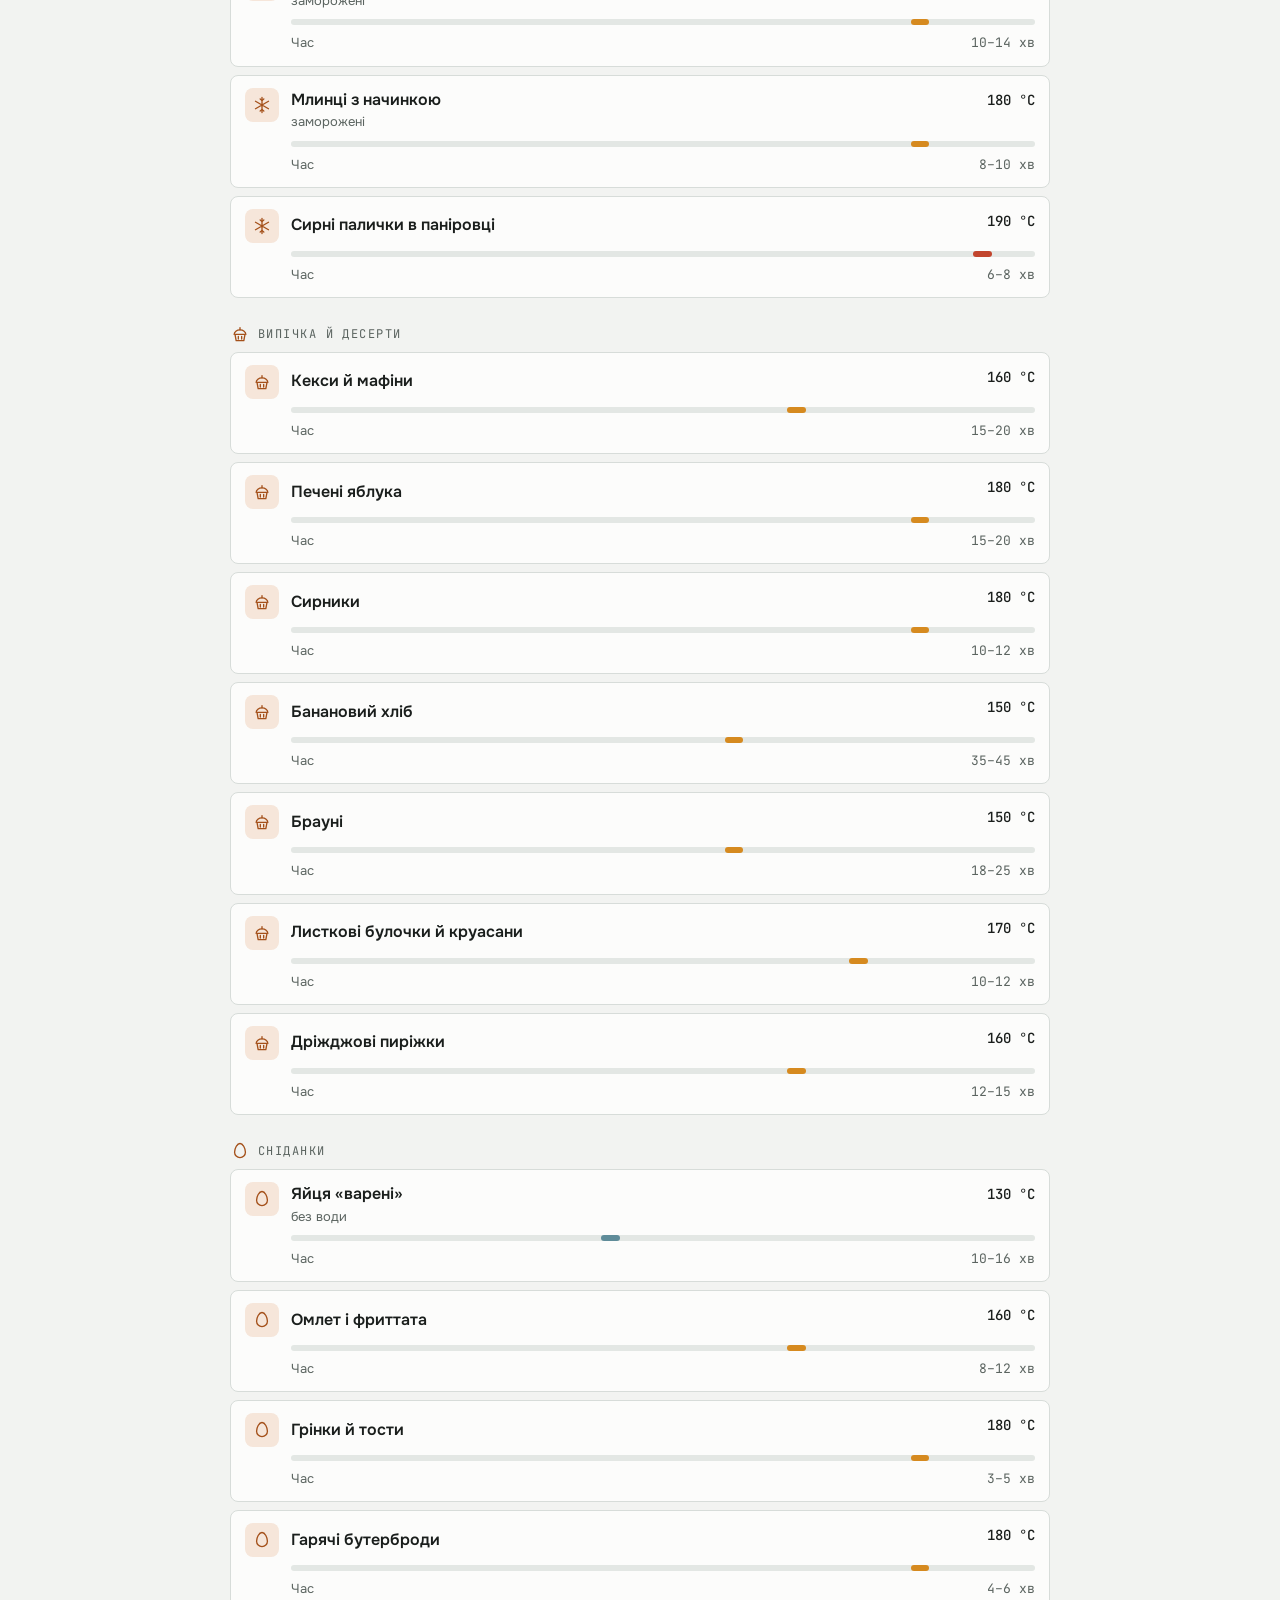
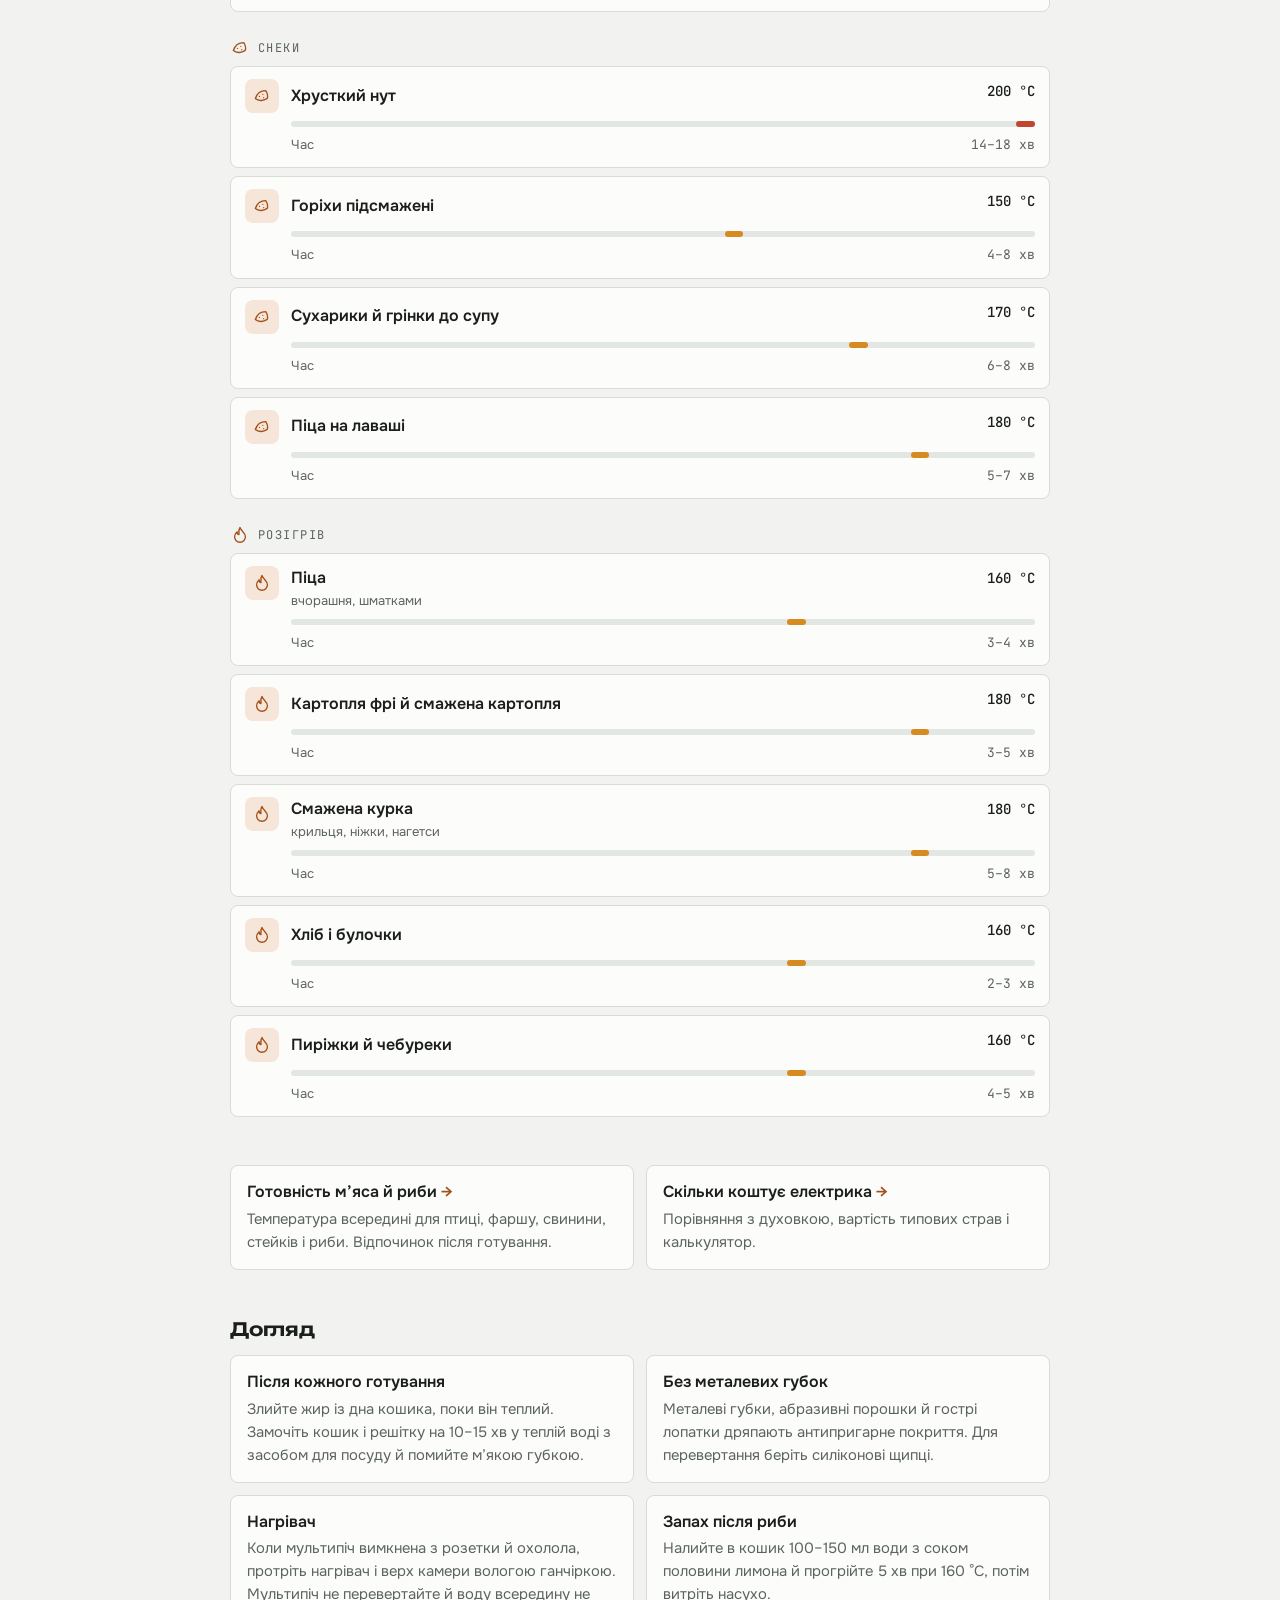
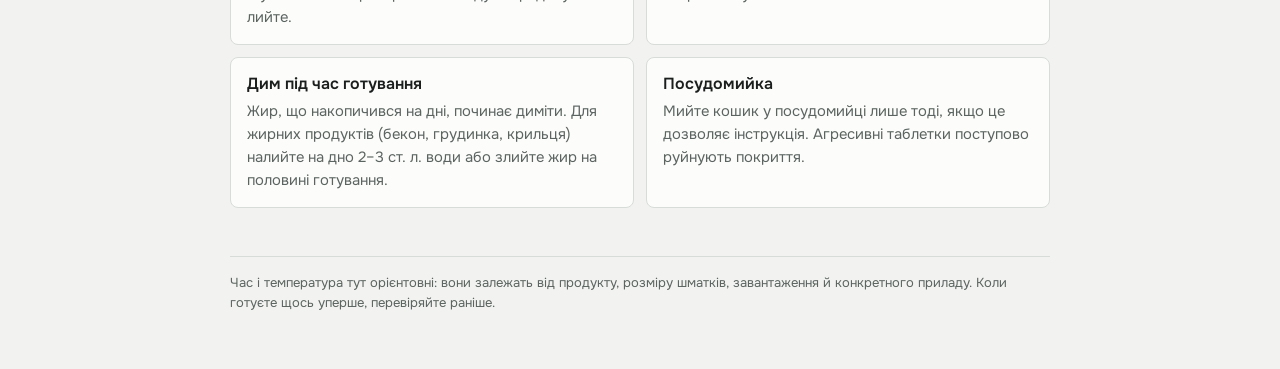
==== commit a85d4dda: "Назва «Кухтик» і примітка на головній Co-Authored-By: Claude Opus 5.5 <noreply@anthropic.com> Claude" ====
--- a/airfryer.html
+++ b/airfryer.html
@@ -3,7 +3,7 @@
 <head>
 <meta charset="utf-8">
 <meta name="viewport" content="width=device-width, initial-scale=1, viewport-fit=cover">
-<title>Мультипіч Liberton LAF-3207 · Режими</title>
+<title>Мультипіч Liberton LAF-3207 · Кухтик</title>
 <meta name="description" content="Режими, підготовка й рецепти для мультипечі Liberton LAF-3207.">
 <link rel="icon" href="data:image/svg+xml,%3Csvg xmlns='http://www.w3.org/2000/svg' viewBox='0 0 24 24' fill='none' stroke='%2333605a' stroke-width='2' stroke-linecap='round'%3E%3Ccircle cx='12' cy='12' r='9'/%3E%3Cpath d='M12 12l4.5-4.5'/%3E%3C/svg%3E">
 <link rel="preconnect" href="https://fonts.googleapis.com"><link rel="preconnect" href="https://fonts.gstatic.com" crossorigin><link href="https://fonts.googleapis.com/css2?family=Onest:wght@400;500;600&family=Unbounded:wght@500;600&family=JetBrains+Mono:wght@400;500&display=swap" rel="stylesheet">
@@ -12,7 +12,7 @@
 </head>
 <body data-device="air" data-dataset="airfryer">
 <script src="assets/icons.js"></script>
-<nav class="site-nav" aria-label="Сайт"><a class="brand" href="index.html"><svg class="ico" aria-hidden="true"><use href="#i-logo"/></svg>Режими</a><div class="nav-links"><a href="index.html">Головна</a><a href="dehydrator.html">Сушарка</a><a href="airfryer.html" aria-current="page">Мультипіч</a><a href="safety.html">Безпека</a><a href="power.html">Електрика</a></div></nav>
+<nav class="site-nav" aria-label="Сайт"><a class="brand" href="index.html"><svg class="ico" aria-hidden="true"><use href="#i-logo"/></svg>Кухтик</a><div class="nav-links"><a href="index.html">Головна</a><a href="dehydrator.html">Сушарка</a><a href="airfryer.html" aria-current="page">Мультипіч</a><a href="safety.html">Безпека</a><a href="power.html">Електрика</a></div></nav>
 <main class="wrap">
   <header class="hero">
     <div class="hero-text">
--- a/assets/style.css
+++ b/assets/style.css
@@ -202,5 +202,7 @@
 .result small { display: block; color: var(--muted); font-size: 0.8125rem; }
 .result .where { font-size: 0.75rem; font-family: var(--font-mono); color: var(--accent); white-space: nowrap; }
 
+.note { background: var(--accent-soft); border-radius: 10px; padding: 16px 18px; display: flex; flex-direction: column; gap: 6px; }
+.note p { max-width: 65ch; }
 footer { color: var(--muted); font-size: 0.8125rem; border-top: 1px solid var(--line); padding-top: 16px; }
 @media (prefers-reduced-motion: no-preference) { .chip, .tab, details.item, .device, .result { transition: border-color .15s, background .15s; } }
